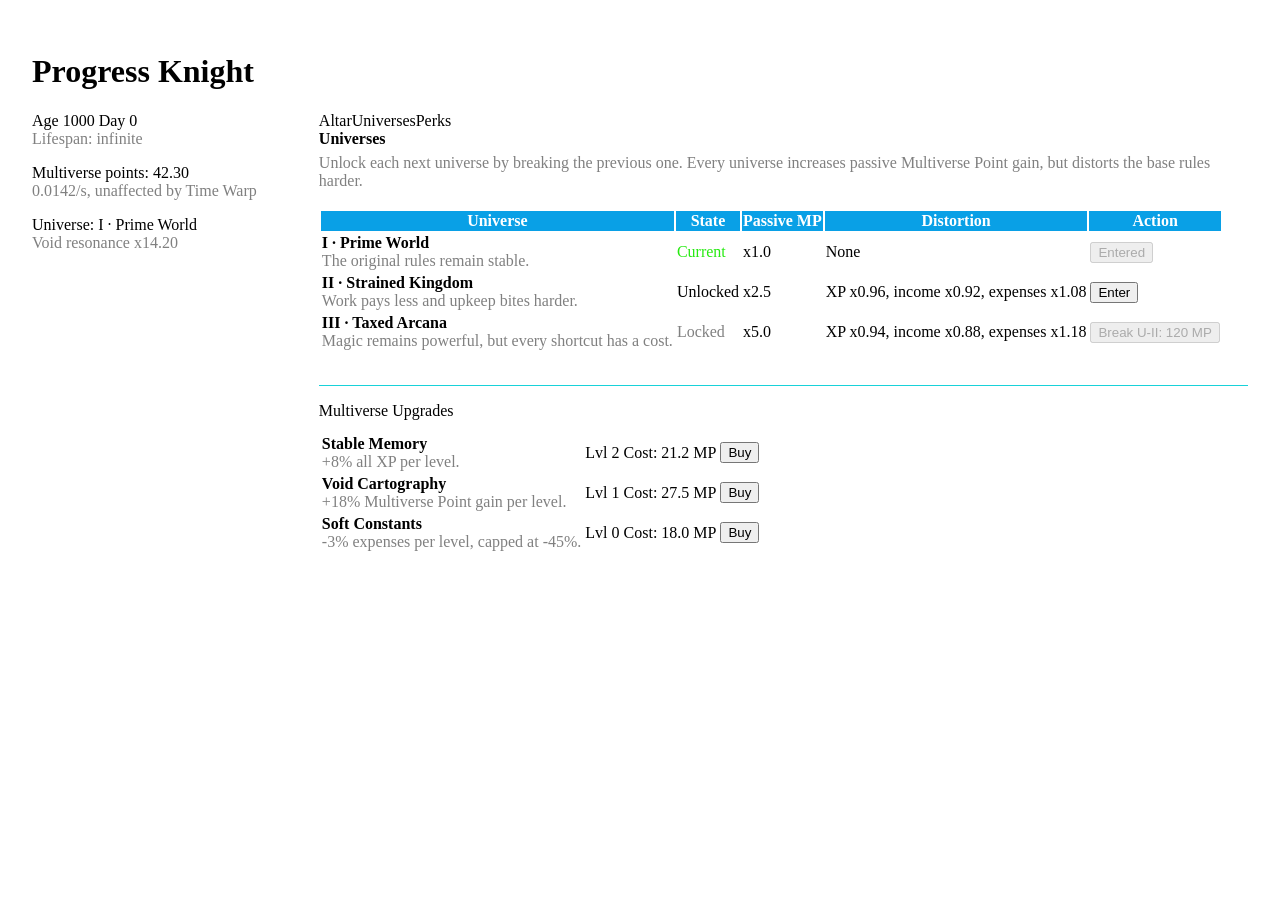
==== previews/multiverse-tab-preview.html @ fa7789eb "Add multiverse upgrade foundation" ====
<!doctype html>
<html lang="en">
<head>
    <meta charset="utf-8">
    <title>Multiverse tab preview</title>
    <link rel="stylesheet" href="../css/w3.css">
    <link rel="stylesheet" href="../css/style.css">
</head>
<body class="dark" style="padding: 24px;">
    <h1>Progress Knight</h1>
    <div style="display: flex; align-items: flex-start;">
        <div class="panel w3-margin-right w3-padding" style="width: 290px;">
            <div class="text-caption">Age 1000 Day 0</div>
            <div style="color: gray;">Lifespan: infinite</div>
            <div style="margin-top: 1em;">
                <div><span class="color-hypercubes">Multiverse points:</span> 42.30</div>
                <div style="color: gray;">0.0142/s, unaffected by Time Warp</div>
            </div>
            <div style="margin-top: 1em;">
                <div><span class="color-hypercubes">Universe:</span> I · Prime World</div>
                <div style="color: gray;">Void resonance x14.20</div>
            </div>
        </div>

        <div style="min-width: 920px;">
            <div class="panel w3-margin-left" style="display: flex;">
                <div class="w3-button w3-bar-item baritem">Altar</div>
                <div class="w3-button w3-bar-item baritem w3-blue-gray">Universes</div>
                <div class="w3-button w3-bar-item baritem">Perks</div>
            </div>

            <div class="panel w3-margin-left w3-margin-top w3-padding">
                <div class="text-caption"><span class="color-hypercubes"><b>Universes</b></span></div>
                <div style="color: gray; padding-top: 0.4em;">Unlock each next universe by breaking the previous one. Every universe increases passive Multiverse Point gain, but distorts the base rules harder.</div>

                <table class="w3-table w3-bordered" style="margin-top: 1.2em;">
                    <tr style="background-color:#09a0e6;color:white;">
                        <th>Universe</th>
                        <th>State</th>
                        <th>Passive MP</th>
                        <th>Distortion</th>
                        <th>Action</th>
                    </tr>
                    <tr>
                        <td><b>I · Prime World</b><br><span style="color: gray;">The original rules remain stable.</span></td>
                        <td><span style="color: rgb(39, 234, 17);">Current</span></td>
                        <td>x1.0</td>
                        <td>None</td>
                        <td><button class="w3-button button" disabled>Entered</button></td>
                    </tr>
                    <tr>
                        <td><b>II · Strained Kingdom</b><br><span style="color: gray;">Work pays less and upkeep bites harder.</span></td>
                        <td>Unlocked</td>
                        <td>x2.5</td>
                        <td>XP x0.96, income x0.92, expenses x1.08</td>
                        <td><button class="w3-button button">Enter</button></td>
                    </tr>
                    <tr>
                        <td><b>III · Taxed Arcana</b><br><span style="color: gray;">Magic remains powerful, but every shortcut has a cost.</span></td>
                        <td style="color: gray;">Locked</td>
                        <td>x5.0</td>
                        <td>XP x0.94, income x0.88, expenses x1.18</td>
                        <td><button class="w3-button button" disabled>Break U-II: 120 MP</button></td>
                    </tr>
                </table>

                <div style="border-bottom: 0.1em solid rgb(24, 210, 217); padding-top: 2em;"></div>

                <div style="padding-top:1em">
                    <div class="text-caption metaverse-title">Multiverse Upgrades</div>
                    <table class="w3-table w3-bordered" style="margin-top: 0.7em;">
                        <tr>
                            <td><b>Stable Memory</b><br><span style="color: gray;">+8% all XP per level.</span></td>
                            <td>Lvl 2</td>
                            <td>Cost: 21.2 MP</td>
                            <td><button class="w3-button button">Buy</button></td>
                        </tr>
                        <tr>
                            <td><b>Void Cartography</b><br><span style="color: gray;">+18% Multiverse Point gain per level.</span></td>
                            <td>Lvl 1</td>
                            <td>Cost: 27.5 MP</td>
                            <td><button class="w3-button button">Buy</button></td>
                        </tr>
                        <tr>
                            <td><b>Soft Constants</b><br><span style="color: gray;">-3% expenses per level, capped at -45%.</span></td>
                            <td>Lvl 0</td>
                            <td>Cost: 18.0 MP</td>
                            <td><button class="w3-button button">Buy</button></td>
                        </tr>
                    </table>
                </div>
            </div>
        </div>
    </div>
</body>
</html>
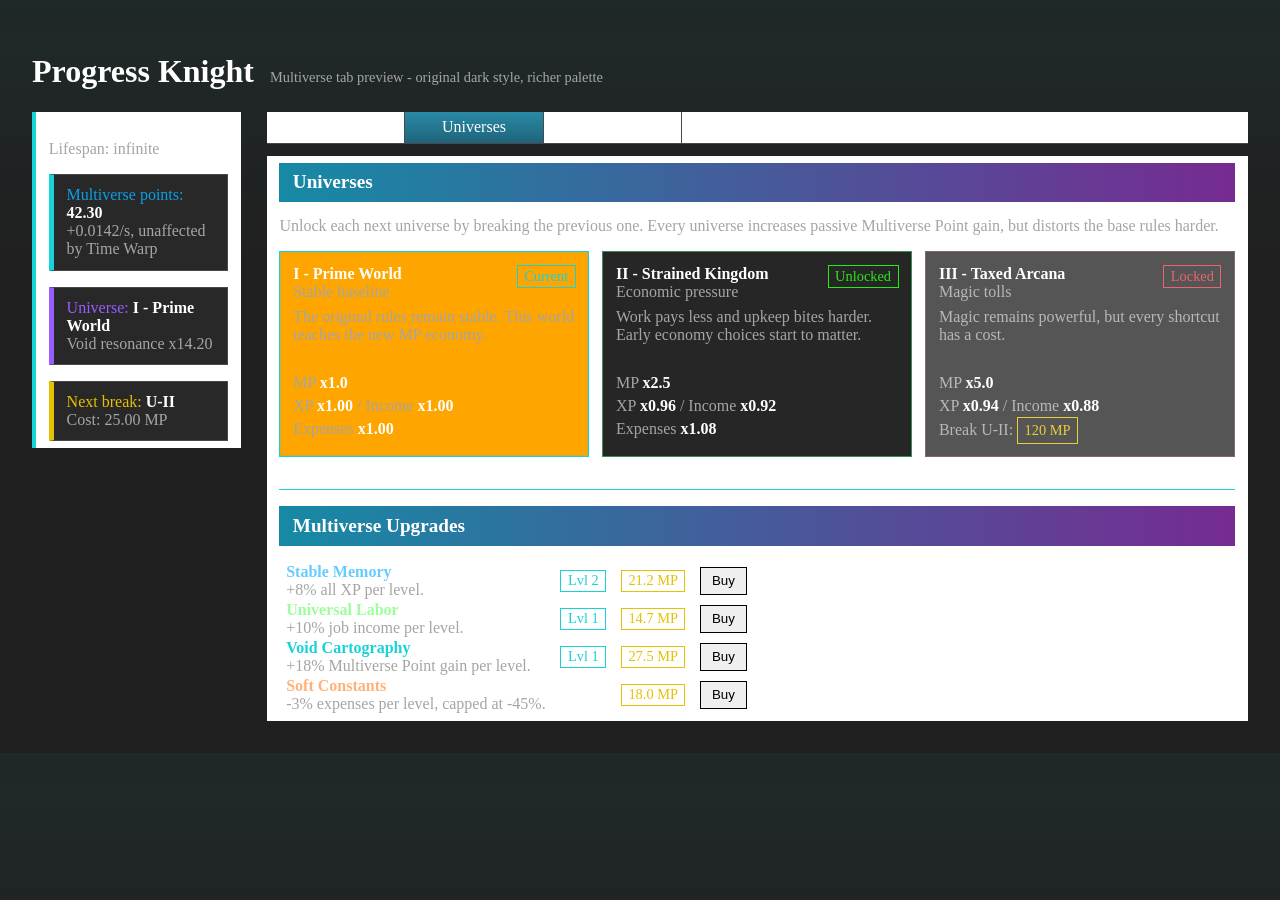
==== commit b7b55e5f: "Add live multiverse universes tab" ====
--- a/previews/multiverse-tab-preview.html
+++ b/previews/multiverse-tab-preview.html
@@ -4,87 +4,302 @@
     <meta charset="utf-8">
     <title>Multiverse tab preview</title>
     <link rel="stylesheet" href="../css/w3.css">
-    <link rel="stylesheet" href="../css/style.css">
+    <link rel="stylesheet" href="../css/styles.css">
+    <style>
+        :root {
+            --pk-bg: rgb(32, 32, 32);
+            --pk-panel: rgb(46, 46, 46);
+            --pk-panel-2: rgb(40, 40, 40);
+            --pk-border: rgb(73, 73, 73);
+            --pk-muted: rgb(165, 165, 165);
+            --mp: #18d2d9;
+            --void: #9b5cff;
+            --gold: #e5c100;
+            --good: rgb(39, 234, 17);
+            --bad: #e63946;
+            --soft-blue: #1f7895;
+            --soft-rose: #b85f78;
+            --soft-green: #3a8f55;
+        }
+
+        body.preview-body {
+            background:
+                linear-gradient(180deg, rgba(24, 210, 217, 0.05), transparent 260px),
+                var(--pk-bg);
+            color: white;
+            padding: 24px;
+        }
+
+        .preview-shell {
+            display: flex;
+            align-items: flex-start;
+            gap: 0.8em;
+        }
+
+        .preview-sidebar {
+            width: 300px;
+            border-left: 0.3em solid var(--mp);
+        }
+
+        .preview-main {
+            min-width: 960px;
+        }
+
+        .preview-title-row {
+            display: flex;
+            align-items: baseline;
+            gap: 1em;
+        }
+
+        .preview-subtitle {
+            color: var(--pk-muted);
+            font-size: 0.9em;
+        }
+
+        .stat-box {
+            margin-top: 1em;
+            padding: 0.7em 0.8em;
+            background: var(--pk-panel-2);
+            border: 1px solid var(--pk-border);
+        }
+
+        .stat-box.mp {
+            border-left: 0.35em solid var(--mp);
+        }
+
+        .stat-box.void {
+            border-left: 0.35em solid var(--void);
+        }
+
+        .stat-box.gold {
+            border-left: 0.35em solid var(--gold);
+        }
+
+        .tab-preview {
+            display: flex;
+            border-bottom: 1px solid var(--pk-border);
+        }
+
+        .tab-preview .baritem {
+            border-right: 1px solid var(--pk-border);
+        }
+
+        .tab-preview .active-tab {
+            background: linear-gradient(180deg, #2a8aa5, #1f637b) !important;
+            color: white !important;
+        }
+
+        .section-title {
+            background: linear-gradient(90deg, #168aa5, #762b91);
+            padding: 0.45em 0.7em;
+            color: white;
+            margin-bottom: 0.8em;
+        }
+
+        .universe-grid {
+            display: grid;
+            grid-template-columns: repeat(3, minmax(0, 1fr));
+            gap: 0.8em;
+            margin-top: 1em;
+        }
+
+        .universe-card {
+            background: rgb(38, 38, 38);
+            border: 1px solid var(--pk-border);
+            padding: 0.8em;
+            min-height: 168px;
+        }
+
+        .universe-card.current {
+            border-color: var(--mp);
+            box-shadow: inset 0 0 0 1px rgba(24, 210, 217, 0.2);
+        }
+
+        .universe-card.unlocked {
+            border-color: var(--soft-green);
+        }
+
+        .universe-card.locked {
+            border-color: #6b3a42;
+            opacity: 0.78;
+        }
+
+        .universe-header {
+            display: flex;
+            justify-content: space-between;
+            align-items: start;
+            gap: 0.6em;
+        }
+
+        .universe-name {
+            font-weight: bold;
+            color: white;
+        }
+
+        .universe-rule {
+            color: var(--pk-muted);
+            margin-top: 0.45em;
+            min-height: 3.2em;
+        }
+
+        .chip {
+            display: inline-block;
+            padding: 0.12em 0.45em;
+            border: 1px solid currentColor;
+            font-size: 0.9em;
+            white-space: nowrap;
+        }
+
+        .chip-current { color: var(--mp); }
+        .chip-unlocked { color: var(--good); }
+        .chip-locked { color: var(--bad); }
+        .chip-mp { color: var(--mp); }
+        .chip-gold { color: var(--gold); }
+
+        .distortion-list {
+            color: var(--pk-muted);
+            margin-top: 0.7em;
+            line-height: 1.45;
+        }
+
+        .distortion-list b {
+            color: white;
+        }
+
+        .upgrade-table {
+            margin-top: 0.7em;
+        }
+
+        .upgrade-table tr:nth-child(even) {
+            background: rgba(255, 255, 255, 0.025);
+        }
+
+        .upgrade-name.memory { color: #66ccff; }
+        .upgrade-name.labor { color: #9cff9c; }
+        .upgrade-name.echo { color: #d2b1ff; }
+        .upgrade-name.cartography { color: var(--mp); }
+        .upgrade-name.constants { color: #ffb178; }
+
+        .muted {
+            color: var(--pk-muted);
+        }
+    </style>
 </head>
-<body class="dark" style="padding: 24px;">
-    <h1>Progress Knight</h1>
-    <div style="display: flex; align-items: flex-start;">
-        <div class="panel w3-margin-right w3-padding" style="width: 290px;">
+<body class="dark preview-body">
+    <div class="preview-title-row">
+        <h1>Progress Knight</h1>
+        <div class="preview-subtitle">Multiverse tab preview - original dark style, richer palette</div>
+    </div>
+
+    <div class="preview-shell">
+        <div class="panel w3-padding preview-sidebar">
             <div class="text-caption">Age 1000 Day 0</div>
-            <div style="color: gray;">Lifespan: infinite</div>
-            <div style="margin-top: 1em;">
-                <div><span class="color-hypercubes">Multiverse points:</span> 42.30</div>
-                <div style="color: gray;">0.0142/s, unaffected by Time Warp</div>
-            </div>
-            <div style="margin-top: 1em;">
-                <div><span class="color-hypercubes">Universe:</span> I · Prime World</div>
-                <div style="color: gray;">Void resonance x14.20</div>
+            <div class="muted">Lifespan: infinite</div>
+
+            <div class="stat-box mp">
+                <div><span class="color-hypercubes">Multiverse points:</span> <b>42.30</b></div>
+                <div class="muted">+0.0142/s, unaffected by Time Warp</div>
+            </div>
+
+            <div class="stat-box void">
+                <div><span style="color: var(--void);">Universe:</span> <b>I - Prime World</b></div>
+                <div class="muted">Void resonance x14.20</div>
+            </div>
+
+            <div class="stat-box gold">
+                <div><span style="color: var(--gold);">Next break:</span> <b>U-II</b></div>
+                <div class="muted">Cost: 25.00 MP</div>
             </div>
         </div>
 
-        <div style="min-width: 920px;">
-            <div class="panel w3-margin-left" style="display: flex;">
+        <div class="preview-main">
+            <div class="panel w3-margin-left tab-preview">
                 <div class="w3-button w3-bar-item baritem">Altar</div>
-                <div class="w3-button w3-bar-item baritem w3-blue-gray">Universes</div>
+                <div class="w3-button w3-bar-item baritem active-tab">Universes</div>
                 <div class="w3-button w3-bar-item baritem">Perks</div>
             </div>
 
             <div class="panel w3-margin-left w3-margin-top w3-padding">
-                <div class="text-caption"><span class="color-hypercubes"><b>Universes</b></span></div>
-                <div style="color: gray; padding-top: 0.4em;">Unlock each next universe by breaking the previous one. Every universe increases passive Multiverse Point gain, but distorts the base rules harder.</div>
-
-                <table class="w3-table w3-bordered" style="margin-top: 1.2em;">
-                    <tr style="background-color:#09a0e6;color:white;">
-                        <th>Universe</th>
-                        <th>State</th>
-                        <th>Passive MP</th>
-                        <th>Distortion</th>
-                        <th>Action</th>
-                    </tr>
-                    <tr>
-                        <td><b>I · Prime World</b><br><span style="color: gray;">The original rules remain stable.</span></td>
-                        <td><span style="color: rgb(39, 234, 17);">Current</span></td>
-                        <td>x1.0</td>
-                        <td>None</td>
-                        <td><button class="w3-button button" disabled>Entered</button></td>
-                    </tr>
-                    <tr>
-                        <td><b>II · Strained Kingdom</b><br><span style="color: gray;">Work pays less and upkeep bites harder.</span></td>
-                        <td>Unlocked</td>
-                        <td>x2.5</td>
-                        <td>XP x0.96, income x0.92, expenses x1.08</td>
-                        <td><button class="w3-button button">Enter</button></td>
-                    </tr>
-                    <tr>
-                        <td><b>III · Taxed Arcana</b><br><span style="color: gray;">Magic remains powerful, but every shortcut has a cost.</span></td>
-                        <td style="color: gray;">Locked</td>
-                        <td>x5.0</td>
-                        <td>XP x0.94, income x0.88, expenses x1.18</td>
-                        <td><button class="w3-button button" disabled>Break U-II: 120 MP</button></td>
-                    </tr>
-                </table>
+                <div class="section-title text-caption"><b>Universes</b></div>
+                <div class="muted">Unlock each next universe by breaking the previous one. Every universe increases passive Multiverse Point gain, but distorts the base rules harder.</div>
+
+                <div class="universe-grid">
+                    <div class="universe-card current">
+                        <div class="universe-header">
+                            <div>
+                                <div class="universe-name">I - Prime World</div>
+                                <div class="muted">Stable baseline</div>
+                            </div>
+                            <span class="chip chip-current">Current</span>
+                        </div>
+                        <div class="universe-rule">The original rules remain stable. This world teaches the new MP economy.</div>
+                        <div class="distortion-list">
+                            MP <b>x1.0</b><br>
+                            XP <b>x1.00</b> / Income <b>x1.00</b><br>
+                            Expenses <b>x1.00</b>
+                        </div>
+                    </div>
+
+                    <div class="universe-card unlocked">
+                        <div class="universe-header">
+                            <div>
+                                <div class="universe-name">II - Strained Kingdom</div>
+                                <div class="muted">Economic pressure</div>
+                            </div>
+                            <span class="chip chip-unlocked">Unlocked</span>
+                        </div>
+                        <div class="universe-rule">Work pays less and upkeep bites harder. Early economy choices start to matter.</div>
+                        <div class="distortion-list">
+                            MP <b>x2.5</b><br>
+                            XP <b>x0.96</b> / Income <b>x0.92</b><br>
+                            Expenses <b>x1.08</b>
+                        </div>
+                    </div>
+
+                    <div class="universe-card locked">
+                        <div class="universe-header">
+                            <div>
+                                <div class="universe-name">III - Taxed Arcana</div>
+                                <div class="muted">Magic tolls</div>
+                            </div>
+                            <span class="chip chip-locked">Locked</span>
+                        </div>
+                        <div class="universe-rule">Magic remains powerful, but every shortcut has a cost.</div>
+                        <div class="distortion-list">
+                            MP <b>x5.0</b><br>
+                            XP <b>x0.94</b> / Income <b>x0.88</b><br>
+                            Break U-II: <span class="chip chip-gold">120 MP</span>
+                        </div>
+                    </div>
+                </div>
 
                 <div style="border-bottom: 0.1em solid rgb(24, 210, 217); padding-top: 2em;"></div>
 
                 <div style="padding-top:1em">
-                    <div class="text-caption metaverse-title">Multiverse Upgrades</div>
-                    <table class="w3-table w3-bordered" style="margin-top: 0.7em;">
+                    <div class="section-title text-caption"><b>Multiverse Upgrades</b></div>
+                    <table class="w3-table w3-bordered upgrade-table">
                         <tr>
-                            <td><b>Stable Memory</b><br><span style="color: gray;">+8% all XP per level.</span></td>
-                            <td>Lvl 2</td>
-                            <td>Cost: 21.2 MP</td>
+                            <td><b class="upgrade-name memory">Stable Memory</b><br><span class="muted">+8% all XP per level.</span></td>
+                            <td><span class="chip chip-current">Lvl 2</span></td>
+                            <td><span class="chip chip-gold">21.2 MP</span></td>
                             <td><button class="w3-button button">Buy</button></td>
                         </tr>
                         <tr>
-                            <td><b>Void Cartography</b><br><span style="color: gray;">+18% Multiverse Point gain per level.</span></td>
-                            <td>Lvl 1</td>
-                            <td>Cost: 27.5 MP</td>
+                            <td><b class="upgrade-name labor">Universal Labor</b><br><span class="muted">+10% job income per level.</span></td>
+                            <td><span class="chip chip-current">Lvl 1</span></td>
+                            <td><span class="chip chip-gold">14.7 MP</span></td>
                             <td><button class="w3-button button">Buy</button></td>
                         </tr>
                         <tr>
-                            <td><b>Soft Constants</b><br><span style="color: gray;">-3% expenses per level, capped at -45%.</span></td>
-                            <td>Lvl 0</td>
-                            <td>Cost: 18.0 MP</td>
+                            <td><b class="upgrade-name cartography">Void Cartography</b><br><span class="muted">+18% Multiverse Point gain per level.</span></td>
+                            <td><span class="chip chip-current">Lvl 1</span></td>
+                            <td><span class="chip chip-gold">27.5 MP</span></td>
+                            <td><button class="w3-button button">Buy</button></td>
+                        </tr>
+                        <tr>
+                            <td><b class="upgrade-name constants">Soft Constants</b><br><span class="muted">-3% expenses per level, capped at -45%.</span></td>
+                            <td><span class="chip">Lvl 0</span></td>
+                            <td><span class="chip chip-gold">18.0 MP</span></td>
                             <td><button class="w3-button button">Buy</button></td>
                         </tr>
                     </table>
--- a/css/styles.css
+++ b/css/styles.css
@@ -0,0 +1,669 @@
+/* w3 overrides */
+
+.w3-button, .w3-bar-item {
+    padding: 0.4em 0.8em;
+}
+
+.w3-margin {
+    margin: 0.8em !important
+}
+
+.w3-margin-top {
+    margin-top: 0.8em !important
+}
+
+.w3-margin-bottom {
+    margin-bottom: 0.8em !important
+}
+
+.w3-margin-left {
+    margin-left: 0.8em !important
+}
+
+.w3-margin-right {
+    margin-right: 0.8em !important
+}
+
+.w3-bordered tr {
+    border-bottom: 0.05em solid #ddd
+}
+
+.w3-striped tbody tr:nth-child(even) {
+    background-color: #f1f1f1
+}
+
+.w3-bordered th {
+    height: 2em;
+    padding: 0.4em 1em 0 1em;
+}
+
+.w3-bordered td {
+    height: 2em;
+    padding: 0 0 0 0;
+    padding-left: 0.8em;
+}
+
+.w3-table td:first-child, .w3-table th:first-child {
+    padding-left: 0.3em;
+}
+
+.w3-padding {
+    padding: 0.4em 0.8em !important;
+}
+
+
+/*main*/
+
+body {
+    background-color: rgb(243, 243, 243);
+}
+
+.text-caption {
+    font-size: larger
+}
+
+table {
+    white-space: normal;
+    line-height: normal;
+    font-weight: normal;
+    font-style: normal;
+    text-align: start;
+    font-variant: normal;
+}
+
+td {
+    vertical-align: middle !important;
+}
+
+.legendary {
+    color: rgb(245, 119, 13);
+}
+
+.effect {
+    margin-bottom: 0.8rem;
+}
+
+.current {
+    background-color: orange !important;    
+}
+
+.current-hero {
+    background-color: rgb(39, 234, 17) !important;
+}
+
+.progress-text {
+    position: absolute;
+    top: 5%;
+    left: 0.5em;
+    bottom: 0%;
+    color: white
+}
+
+.progress-bar {
+    margin-top: 0.05em;
+    position: relative;
+    background-color: rgb(12, 101, 173);    
+    width: 100%;
+}
+
+.progress-fill {
+    height: 1.6em;
+    background-color: rgb(46, 148, 231);
+}
+
+.progress-bar-hero {
+    margin-top: 0.05em;
+    position: relative;
+    background-color: rgb(108, 59, 59);
+    width: 100%;
+}
+
+.progress-fill-hero {
+    height: 1.6em;
+    background-color: rgb(165, 60, 21);
+}
+
+.progress-bar-finished {
+    margin-top: 0.05em;
+    position: relative;
+    background-color: rgb(165, 60, 21);    
+    width: 100%;
+}
+
+.progress-fill-finished {
+    height: 1.6em;
+    background-color: rgb(212, 80, 30);
+}
+
+.hidden {
+    display: none !important;
+}
+
+.hiddenTask {
+    display: none !important;
+}
+
+.button {
+    border: 0.1em groove black !important;
+}
+
+.button-no-button {
+    color: white !important;
+    border: 0 !important;
+    width: 100%;
+    text-align: left;
+}
+
+.button-no-button:hover {
+    cursor: pointer; 
+}
+
+.item-button {
+    background-color: white;
+    text-align: center;
+    width: 93%;
+    height: 1.8em;
+    padding: 0;
+}
+
+.item-button:hover {
+    cursor: pointer;
+    background-color: rgb(192, 192, 192);
+}
+
+.item-header-row:hover {
+    cursor: pointer;    
+}
+
+button:focus {
+    outline: none;
+}
+
+.scroll {
+    overflow-y: auto;    
+}
+
+.tooltip, .tooltip-pointer {
+    position: relative;
+    display: inline-block;
+}
+
+.challenge-title {
+    color: red;
+    border-bottom: 0.1em solid red;
+    padding-bottom: 0.4em;
+    margin-bottom: 0.4em;
+}
+
+.challenge {
+    border: 0.1em solid red;
+}
+
+.game-paused {
+    border: 0.1em solid blue;
+}
+
+.dark-matter-title {
+    color:gold;
+    border-bottom: 0.1em solid goldenrod;
+    padding-bottom: 0.4em;
+    margin-bottom: 0.4em;
+}
+
+.metaverse-title {
+    color: rgb(24, 210, 217);
+    border-bottom: 0.1em solid rgb(24, 210, 217);
+    padding-bottom: 0.4em;
+    margin-bottom: 0.4em;
+}
+  
+.tooltip .tooltipText {
+    visibility: hidden;
+    width: 25em;
+    background-color: black;
+    color: #fff;
+    text-align: center;
+    padding: 0.5em 0.5em;
+
+    border-style: solid;
+    border-width: 3px;
+    border-color: rgb(92, 92, 247);
+    border-radius: 6px;
+
+    /* Position the tooltip */
+    position: absolute;
+    z-index: 1;
+    top: 0;
+    left: 102%;
+    width: 32em;
+
+    opacity: 0;
+    transition: opacity 0.5s;
+}
+
+.tooltip:hover .tooltipText {
+    visibility: visible;
+    opacity: 0.8;
+}
+
+.tooltip-pointer .tooltipText-pointer {
+    visibility: hidden;
+    width: 20em;
+    background-color: black;
+    color: #fff;
+    text-align: center;
+    border-radius: 0.5em;
+    padding: 0.5em 0.5em;
+    /* Position the tooltip */
+    position: absolute;
+    z-index: 1;
+    top: 0;
+    left: 5%;       
+    opacity: 0;
+    transition: opacity 0.5s;
+}
+
+.tooltip-pointer:hover .tooltipText-pointer {
+    visibility: visible;
+    opacity: 0.8;
+}
+
+.sidebar-element {
+    margin-bottom: 0.8em;
+}
+
+.slidecontainer {
+    width: 100%;
+}
+
+.inline {
+    display: inline-block;
+}
+
+.panel {
+    background-color: white;
+}
+
+.small-margin  {
+    margin-bottom: 0.1em;
+}
+
+.heading {
+  position: relative;
+}
+
+.header img {
+  position: static;
+  float: left;
+  width: 36px;
+  height: 36px;
+}
+
+.header h1 {
+  position: static;
+  top: 2px;
+  left: 10px;
+}
+
+.row {
+    display: flex;
+    align-items: flex-start;
+}
+
+.column {
+    display: flex;
+    flex-direction: column;
+    overflow-x: hidden;
+    overflow-y: hidden;
+    width: 100%;
+}
+
+.quick-bar {
+    top: 0;
+}
+
+.tabs-tab-column {
+    height: auto;
+}
+
+.tabs-main-column {
+    height: auto;
+    float: right;
+    margin-bottom: 4em;
+}
+
+.plain-tab-column {
+    height: auto;
+}
+
+.plain-main-column {
+    height: auto;
+    float: right;
+    margin-bottom: 4em;
+}
+
+.page-column {
+    height: auto;
+}
+
+.settings-main-column {
+    height: auto;
+    float: right;
+    margin-bottom: 4em;
+}
+
+.baritem {
+    width: 7em;
+    height: auto;
+    text-align: center;
+}
+
+.outer-circle {
+    width: 1.7em;
+    height: 1.7em;
+    border-radius: 50%;
+    border: solid 0.12em #ccc;    
+}
+
+.center-g-inside {
+    display: grid;
+    place-items: center;    
+}
+
+
+.inner-circle {    
+    width: 80%;
+    height: 80%;
+    border-radius: 50%;
+}
+
+.selected {
+    color: rgb(39, 234, 17)!important 
+}
+
+.reward {
+    color: rgb(64, 237, 23);
+    padding-bottom: 0.5em;
+}
+
+.perk {    
+    border-style: solid;
+    border-width: 0.1em;
+    box-sizing: border-box;
+    color: #FFFFFF;
+    cursor: pointer;
+    display: inline-block;
+    font-size: larger;
+    height: 4em;
+    line-height: 1.5em;
+    list-style: none;
+    margin: 0;
+    outline: none;
+    padding: 0.5em 0.5em;
+    position: relative;
+    text-align: center;
+    text-decoration: none;
+    transition: color 100ms;
+    vertical-align: baseline;
+    user-select: none;
+    -webkit-user-select: none;
+    touch-action: manipulation;
+    margin: 0.6em 0.7em 0.6em 0.7em;    
+}
+
+.metaperk{
+    background-color: #EA4C89;
+}
+
+.evilperk{
+    background-color: rgb(220, 80, 80);
+    height: 6em;
+    width: 100%;
+}
+.evilperk:hover{
+    background-color: rgb(240, 0, 0);
+}
+
+.evilperkbought{
+    background-color: rgb(100, 0, 0);
+}
+
+.evilperkbought:hover{
+    background-color: rgb(100, 0, 0);
+}
+
+.evilperkoff{
+    background-color: rgb(128, 128, 128);
+}
+
+.evilperkoff:hover{
+    background-color: rgb(128, 128, 128);
+}
+
+.metaperk:hover {
+    background-color: #F082AC;
+}
+
+
+.perk-grid {
+    display: grid;
+}
+
+@media (min-width: 600px) {
+  .perk-grid { grid-template-columns: repeat(2, 27em); }
+}
+
+.active-perk {
+    background-color: green;
+}
+
+.active-perk:hover {
+    background-color: #02bb11;
+}
+
+.perk-tool {
+    background-color: #066182;
+    height: 2.5em;
+}
+
+.perk-tool:hover {
+    background-color: #0691c3;
+}
+
+.perk-locked, .perk-locked:hover{
+    background-color: #3e3e3e;
+}
+
+.color-happiness {
+    color: rgb(15, 105, 207);
+}
+.color-evil {
+    color: rgb(240, 0, 0);
+}
+.color-essence {
+    color: rgb(24, 210, 217);
+}
+.color-dark-matter {
+    color: rgb(132, 99, 206);
+}
+.color-dark-orbs {
+    color: rgb(143, 114, 207);
+}
+.color-time-warping {
+    color: rgb(204, 34, 219);
+}
+.color-hypercubes {
+    color: rgb(9, 160, 230);
+}
+.color-perk-points {
+    color: rgb(217, 24, 119);
+}
+.color-income {
+    color: lightgreen;
+}
+
+.perk-boost {
+    margin: 0;
+    padding: 0.2em 0.5em 1em 0.5em;
+    height: 2em;
+}
+
+.perk-boost-cooldown, .perk-boost-cooldown:hover {
+    background-color: #066182;
+}
+
+.perk-boost-active, .perk-boost-active:hover {
+    background-color: #02bb11;
+}
+
+.button-transcend {
+    background-color: #b8f4cb !important;
+}
+
+.button-transcend:hover {
+    background-color: #cef5da !important;   
+}
+
+.button-evil {
+    background-color: #f0b5b5 !important;
+}
+
+.button-evil:hover {
+    background-color: #f2caca !important;
+}
+
+.rowtitle {
+    padding: 0.3em 1em 0em 1em !important;
+}
+
+.congrats {
+    margin-top: 1em;
+    padding: 1em 1em 1em 1em !important;
+    font-size: 320%;
+    color: #d30202;
+    text-align: center;
+    border: 0.01em solid red;
+    border-radius: 0.5em;
+    animation: currency-rainbow 40s infinite;
+}
+
+.page {
+    max-width: 800px;
+}
+
+/* Reality Break multiverse layer. Keeps the original dark UI base with richer accents. */
+.rb-section-title {
+    background: linear-gradient(90deg, #168aa5, #762b91);
+    color: white;
+    padding: 0.45em 0.7em;
+    margin-bottom: 0.8em;
+}
+
+.rb-multiverse-summary {
+    display: grid;
+    grid-template-columns: repeat(4, minmax(0, 1fr));
+    gap: 0.8em;
+    margin-top: 1em;
+}
+
+.rb-stat-box {
+    background-color: rgb(40, 40, 40);
+    border: 1px solid rgb(73, 73, 73);
+    padding: 0.7em 0.8em;
+}
+
+.rb-stat-box.mp { border-left: 0.35em solid #18d2d9; }
+.rb-stat-box.void { border-left: 0.35em solid #9b5cff; }
+.rb-stat-box.gold { border-left: 0.35em solid #e5c100; }
+.rb-stat-box.red { border-left: 0.35em solid #e63946; }
+
+.rb-universe-grid {
+    display: grid;
+    grid-template-columns: repeat(3, minmax(0, 1fr));
+    gap: 0.8em;
+    margin-top: 1em;
+}
+
+.rb-universe-card {
+    background-color: rgb(38, 38, 38);
+    border: 1px solid rgb(73, 73, 73);
+    padding: 0.8em;
+    min-height: 11.5em;
+}
+
+.rb-universe-card.current {
+    border-color: #18d2d9;
+    box-shadow: inset 0 0 0 1px rgba(24, 210, 217, 0.2);
+}
+
+.rb-universe-card.unlocked {
+    border-color: #3a8f55;
+}
+
+.rb-universe-card.locked {
+    border-color: #6b3a42;
+    opacity: 0.78;
+}
+
+.rb-universe-header {
+    display: flex;
+    justify-content: space-between;
+    align-items: flex-start;
+    gap: 0.6em;
+}
+
+.rb-universe-name {
+    font-weight: bold;
+    color: white;
+}
+
+.rb-universe-rule {
+    color: rgb(165, 165, 165);
+    margin-top: 0.45em;
+    min-height: 3.2em;
+}
+
+.rb-chip {
+    display: inline-block;
+    padding: 0.12em 0.45em;
+    border: 1px solid currentColor;
+    font-size: 0.9em;
+    white-space: nowrap;
+}
+
+.rb-current { color: #18d2d9; }
+.rb-unlocked { color: rgb(39, 234, 17); }
+.rb-locked { color: #e63946; }
+.rb-gold { color: #e5c100; }
+.rb-void { color: #9b5cff; }
+
+.rb-distortion-list {
+    color: rgb(165, 165, 165);
+    margin-top: 0.7em;
+    line-height: 1.45;
+}
+
+.rb-distortion-list b {
+    color: white;
+}
+
+.rb-upgrade-table {
+    margin-top: 0.7em;
+}
+
+.rb-upgrade-table tr:nth-child(even) {
+    background: rgba(255, 255, 255, 0.025);
+}
+
+.rb-upgrade-memory { color: #66ccff; }
+.rb-upgrade-labor { color: #9cff9c; }
+.rb-upgrade-echo { color: #d2b1ff; }
+.rb-upgrade-cartography { color: #18d2d9; }
+.rb-upgrade-constants { color: #ffb178; }
+
+.rb-observer-stub {
+    margin-top: 1em;
+    padding: 0.8em;
+    border: 1px solid #9b5cff;
+    background-color: rgb(40, 40, 40);
+}
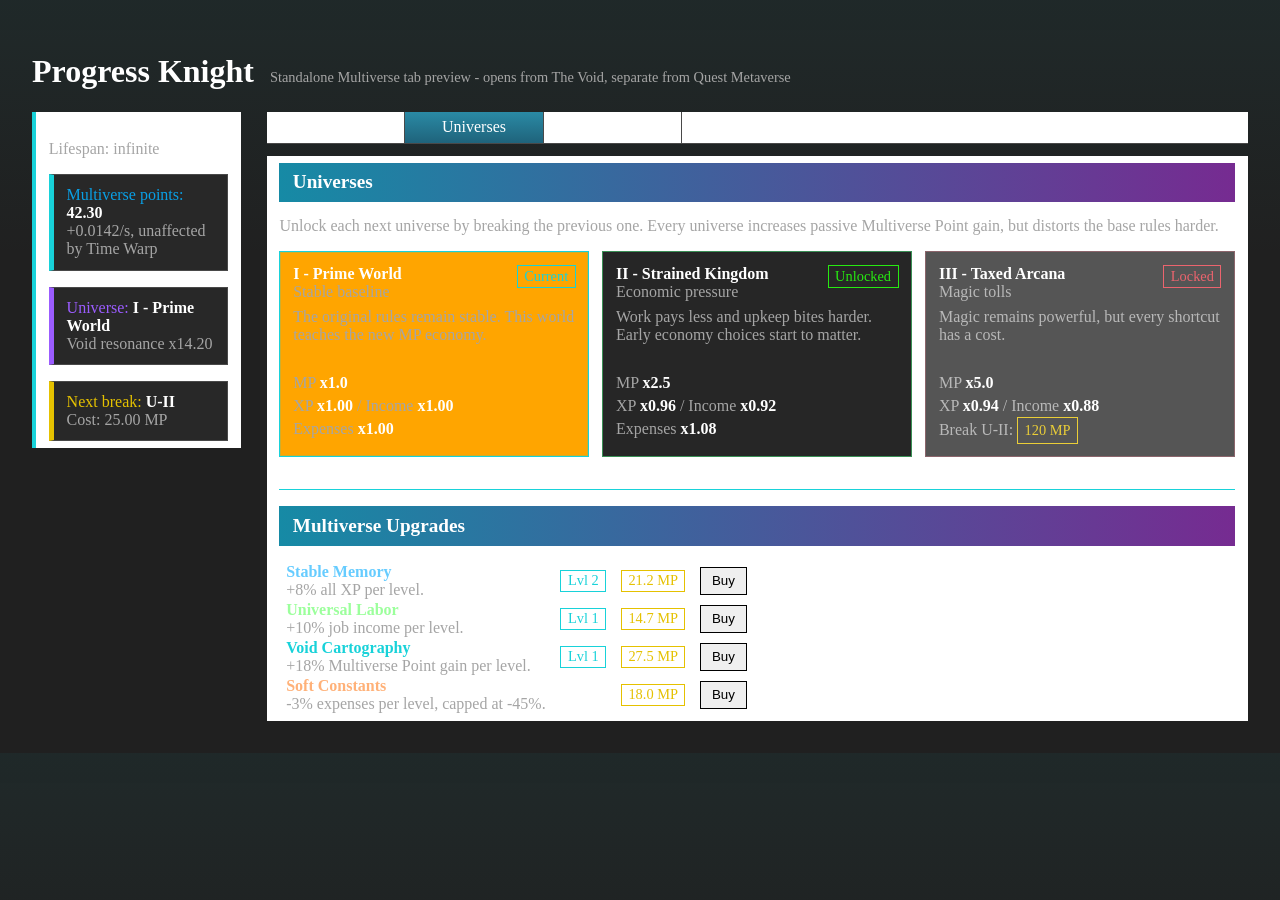
==== commit 9d6d87be: "Separate Void multiverse from Quest metaverse" ====
--- a/previews/multiverse-tab-preview.html
+++ b/previews/multiverse-tab-preview.html
@@ -188,7 +188,7 @@
 <body class="dark preview-body">
     <div class="preview-title-row">
         <h1>Progress Knight</h1>
-        <div class="preview-subtitle">Multiverse tab preview - original dark style, richer palette</div>
+        <div class="preview-subtitle">Standalone Multiverse tab preview - opens from The Void, separate from Quest Metaverse</div>
     </div>
 
     <div class="preview-shell">
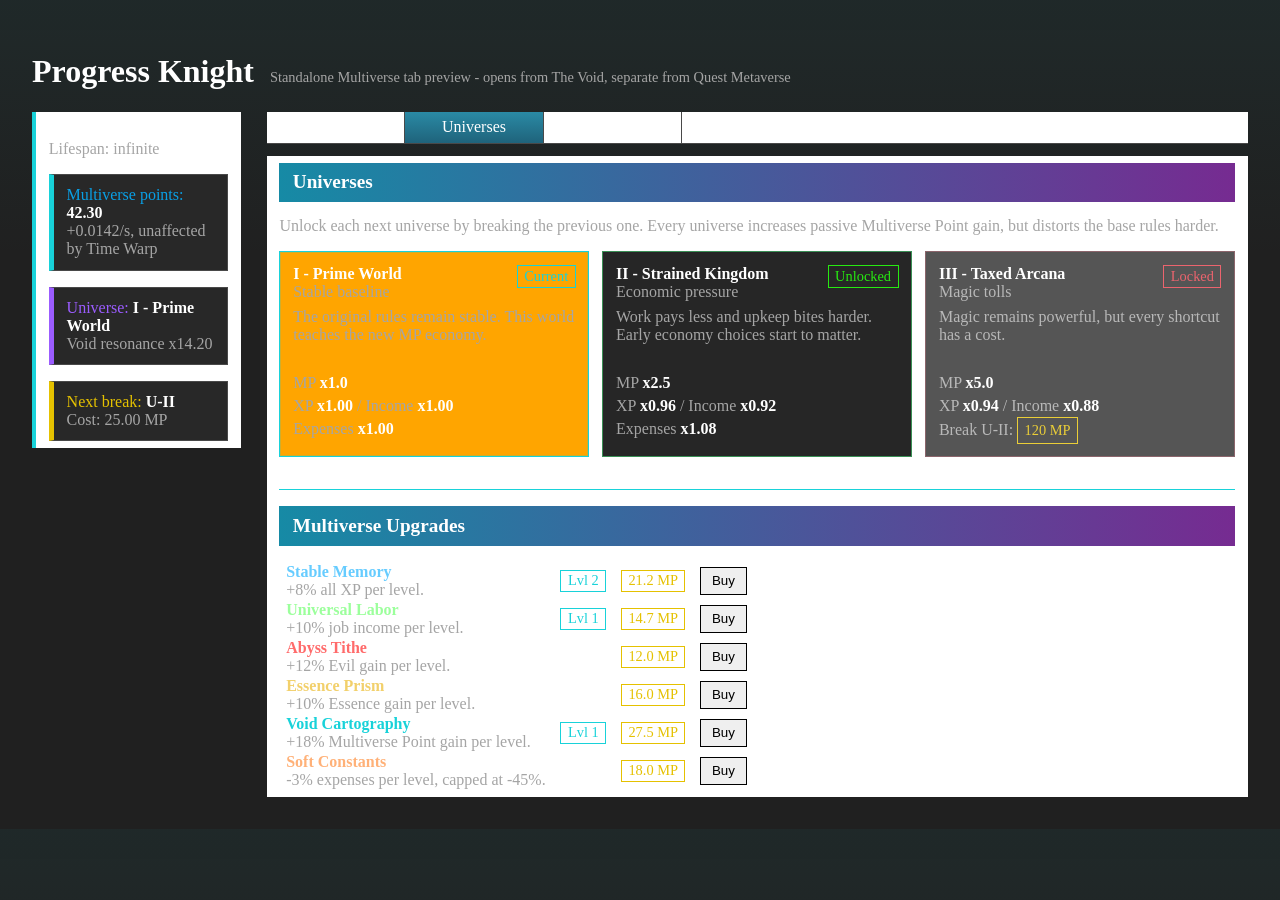
==== commit fa6c8a36: "Add multiverse evil and essence skills" ====
--- a/previews/multiverse-tab-preview.html
+++ b/previews/multiverse-tab-preview.html
@@ -177,6 +177,8 @@
         .upgrade-name.memory { color: #66ccff; }
         .upgrade-name.labor { color: #9cff9c; }
         .upgrade-name.echo { color: #d2b1ff; }
+        .upgrade-name.abyss { color: #ff6b6b; }
+        .upgrade-name.prism { color: #f2d06b; }
         .upgrade-name.cartography { color: var(--mp); }
         .upgrade-name.constants { color: #ffb178; }
 
@@ -291,6 +293,18 @@
                             <td><button class="w3-button button">Buy</button></td>
                         </tr>
                         <tr>
+                            <td><b class="upgrade-name abyss">Abyss Tithe</b><br><span class="muted">+12% Evil gain per level.</span></td>
+                            <td><span class="chip">Lvl 0</span></td>
+                            <td><span class="chip chip-gold">12.0 MP</span></td>
+                            <td><button class="w3-button button">Buy</button></td>
+                        </tr>
+                        <tr>
+                            <td><b class="upgrade-name prism">Essence Prism</b><br><span class="muted">+10% Essence gain per level.</span></td>
+                            <td><span class="chip">Lvl 0</span></td>
+                            <td><span class="chip chip-gold">16.0 MP</span></td>
+                            <td><button class="w3-button button">Buy</button></td>
+                        </tr>
+                        <tr>
                             <td><b class="upgrade-name cartography">Void Cartography</b><br><span class="muted">+18% Multiverse Point gain per level.</span></td>
                             <td><span class="chip chip-current">Lvl 1</span></td>
                             <td><span class="chip chip-gold">27.5 MP</span></td>
--- a/css/styles.css
+++ b/css/styles.css
@@ -658,6 +658,8 @@
 .rb-upgrade-memory { color: #66ccff; }
 .rb-upgrade-labor { color: #9cff9c; }
 .rb-upgrade-echo { color: #d2b1ff; }
+.rb-upgrade-abyss { color: #ff6b6b; }
+.rb-upgrade-prism { color: #f2d06b; }
 .rb-upgrade-cartography { color: #18d2d9; }
 .rb-upgrade-constants { color: #ffb178; }
 
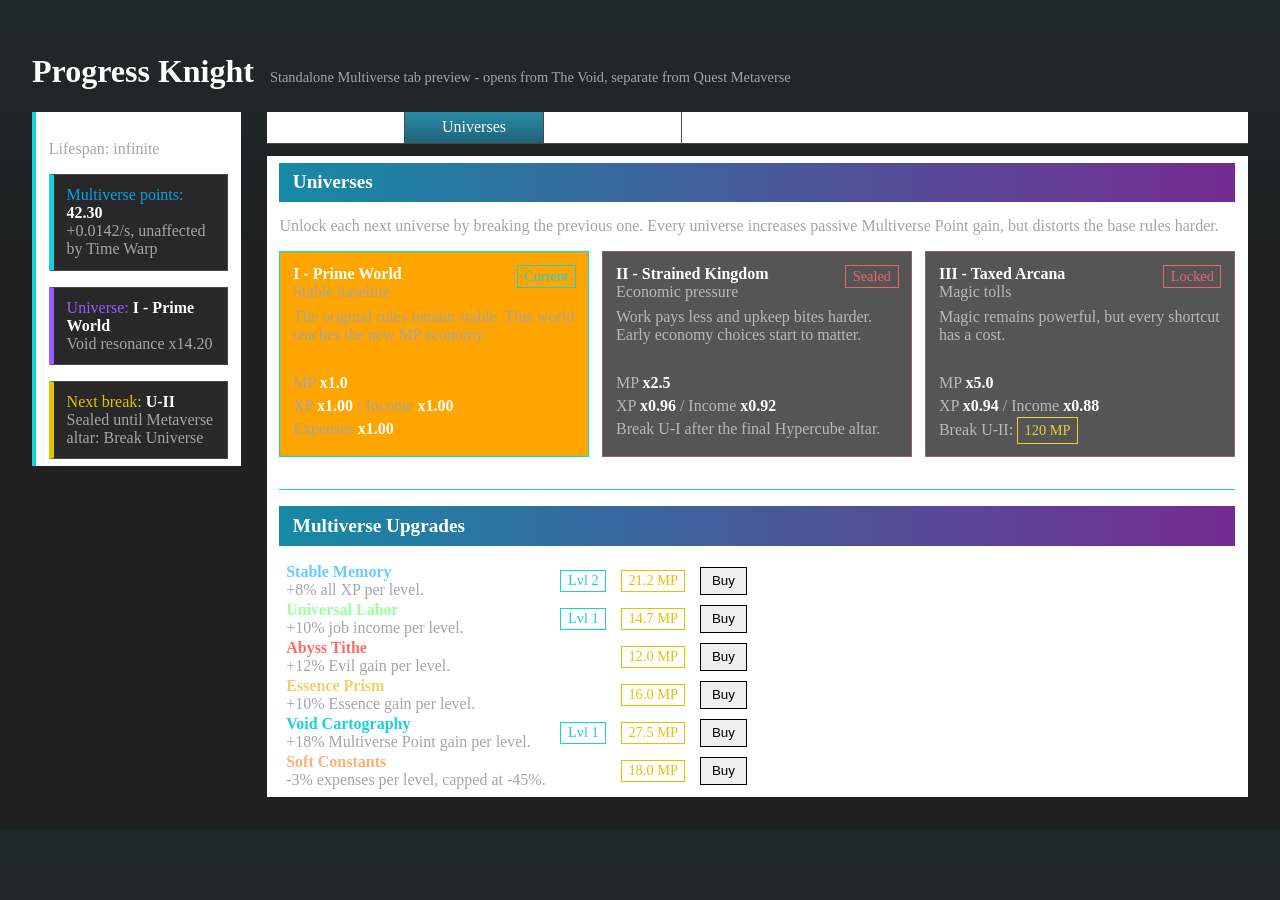
==== commit 1cdf7326: "Gate universe breaks behind Metaverse altar" ====
--- a/previews/multiverse-tab-preview.html
+++ b/previews/multiverse-tab-preview.html
@@ -210,7 +210,7 @@
 
             <div class="stat-box gold">
                 <div><span style="color: var(--gold);">Next break:</span> <b>U-II</b></div>
-                <div class="muted">Cost: 25.00 MP</div>
+                <div class="muted">Sealed until Metaverse altar: Break Universe</div>
             </div>
         </div>
 
@@ -242,19 +242,19 @@
                         </div>
                     </div>
 
-                    <div class="universe-card unlocked">
+                    <div class="universe-card locked">
                         <div class="universe-header">
                             <div>
                                 <div class="universe-name">II - Strained Kingdom</div>
                                 <div class="muted">Economic pressure</div>
                             </div>
-                            <span class="chip chip-unlocked">Unlocked</span>
+                            <span class="chip chip-locked">Sealed</span>
                         </div>
                         <div class="universe-rule">Work pays less and upkeep bites harder. Early economy choices start to matter.</div>
                         <div class="distortion-list">
                             MP <b>x2.5</b><br>
                             XP <b>x0.96</b> / Income <b>x0.92</b><br>
-                            Expenses <b>x1.08</b>
+                            Break U-I after the final Hypercube altar.
                         </div>
                     </div>
 
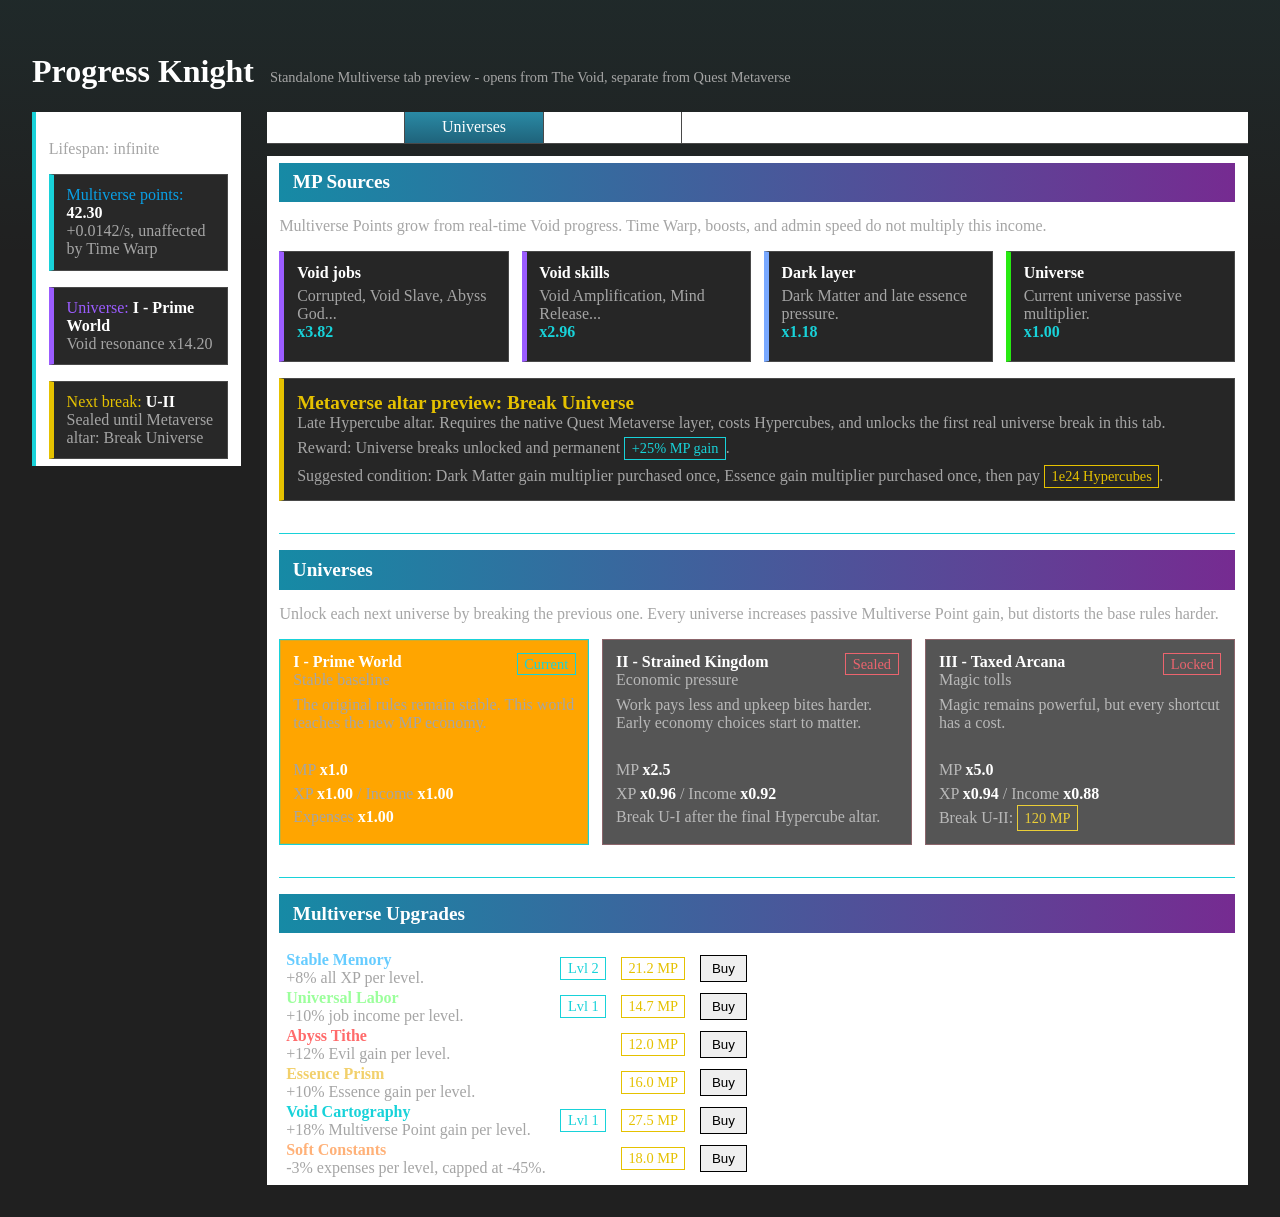
==== commit 472336ac: "Add multiverse MP sources and break reward" ====
--- a/previews/multiverse-tab-preview.html
+++ b/previews/multiverse-tab-preview.html
@@ -103,6 +103,45 @@
             margin-top: 1em;
         }
 
+        .source-grid {
+            display: grid;
+            grid-template-columns: repeat(4, minmax(0, 1fr));
+            gap: 0.8em;
+            margin-top: 1em;
+        }
+
+        .source-box {
+            background: rgb(38, 38, 38);
+            border: 1px solid var(--pk-border);
+            border-left: 0.35em solid var(--mp);
+            padding: 0.7em 0.8em;
+            min-height: 86px;
+        }
+
+        .source-box.void { border-left-color: var(--void); }
+        .source-box.dark { border-left-color: #78a8ff; }
+        .source-box.hyper { border-left-color: var(--gold); }
+        .source-box.universe { border-left-color: var(--good); }
+
+        .source-title {
+            color: white;
+            font-weight: bold;
+            margin-bottom: 0.35em;
+        }
+
+        .source-value {
+            color: var(--mp);
+            font-weight: bold;
+        }
+
+        .altar-preview {
+            margin-top: 1em;
+            background: rgb(38, 38, 38);
+            border: 1px solid var(--pk-border);
+            border-left: 0.35em solid var(--gold);
+            padding: 0.8em;
+        }
+
         .universe-card {
             background: rgb(38, 38, 38);
             border: 1px solid var(--pk-border);
@@ -222,6 +261,41 @@
             </div>
 
             <div class="panel w3-margin-left w3-margin-top w3-padding">
+                <div class="section-title text-caption"><b>MP Sources</b></div>
+                <div class="muted">Multiverse Points grow from real-time Void progress. Time Warp, boosts, and admin speed do not multiply this income.</div>
+                <div class="source-grid">
+                    <div class="source-box void">
+                        <div class="source-title">Void jobs</div>
+                        <div class="muted">Corrupted, Void Slave, Abyss God...</div>
+                        <div class="source-value">x3.82</div>
+                    </div>
+                    <div class="source-box void">
+                        <div class="source-title">Void skills</div>
+                        <div class="muted">Void Amplification, Mind Release...</div>
+                        <div class="source-value">x2.96</div>
+                    </div>
+                    <div class="source-box dark">
+                        <div class="source-title">Dark layer</div>
+                        <div class="muted">Dark Matter and late essence pressure.</div>
+                        <div class="source-value">x1.18</div>
+                    </div>
+                    <div class="source-box universe">
+                        <div class="source-title">Universe</div>
+                        <div class="muted">Current universe passive multiplier.</div>
+                        <div class="source-value">x1.00</div>
+                    </div>
+                </div>
+
+                <div class="altar-preview">
+                    <div class="text-caption"><span style="color: var(--gold);"><b>Metaverse altar preview: Break Universe</b></span></div>
+                    <div class="muted">Late Hypercube altar. Requires the native Quest Metaverse layer, costs Hypercubes, and unlocks the first real universe break in this tab.</div>
+                    <div class="muted" style="padding-top:0.35em;">Reward: Universe breaks unlocked and permanent <span class="chip chip-mp">+25% MP gain</span>.</div>
+                    <div class="muted" style="padding-top:0.35em;">Suggested condition: Dark Matter gain multiplier purchased once, Essence gain multiplier purchased once, then pay <span class="chip chip-gold">1e24 Hypercubes</span>.</div>
+                </div>
+
+                <div style="border-bottom: 0.1em solid rgb(24, 210, 217); padding-top: 2em;"></div>
+
+                <div style="padding-top:1em"></div>
                 <div class="section-title text-caption"><b>Universes</b></div>
                 <div class="muted">Unlock each next universe by breaking the previous one. Every universe increases passive Multiverse Point gain, but distorts the base rules harder.</div>
 
--- a/css/styles.css
+++ b/css/styles.css
@@ -577,6 +577,44 @@
 .rb-stat-box.gold { border-left: 0.35em solid #e5c100; }
 .rb-stat-box.red { border-left: 0.35em solid #e63946; }
 
+.rb-source-grid {
+    display: grid;
+    grid-template-columns: repeat(4, minmax(0, 1fr));
+    gap: 0.8em;
+    margin-top: 1em;
+}
+
+.rb-source-box {
+    background-color: rgb(37, 37, 37);
+    border: 1px solid rgb(73, 73, 73);
+    padding: 0.75em 0.85em;
+    min-height: 7.4em;
+}
+
+.rb-source-box.void { border-top: 0.25em solid #9b5cff; }
+.rb-source-box.skills { border-top: 0.25em solid #18d2d9; }
+.rb-source-box.dark { border-top: 0.25em solid #e63946; }
+.rb-source-box.universe { border-top: 0.25em solid #e5c100; }
+
+.rb-source-title {
+    color: white;
+    font-weight: bold;
+}
+
+.rb-source-value {
+    color: #18d2d9;
+    font-size: 1.35em;
+    font-weight: bold;
+    padding: 0.25em 0;
+}
+
+.rb-altar-preview {
+    margin-top: 1em;
+    padding: 0.8em;
+    border-left: 0.35em solid #e5c100;
+    background-color: rgb(40, 40, 40);
+}
+
 .rb-universe-grid {
     display: grid;
     grid-template-columns: repeat(3, minmax(0, 1fr));
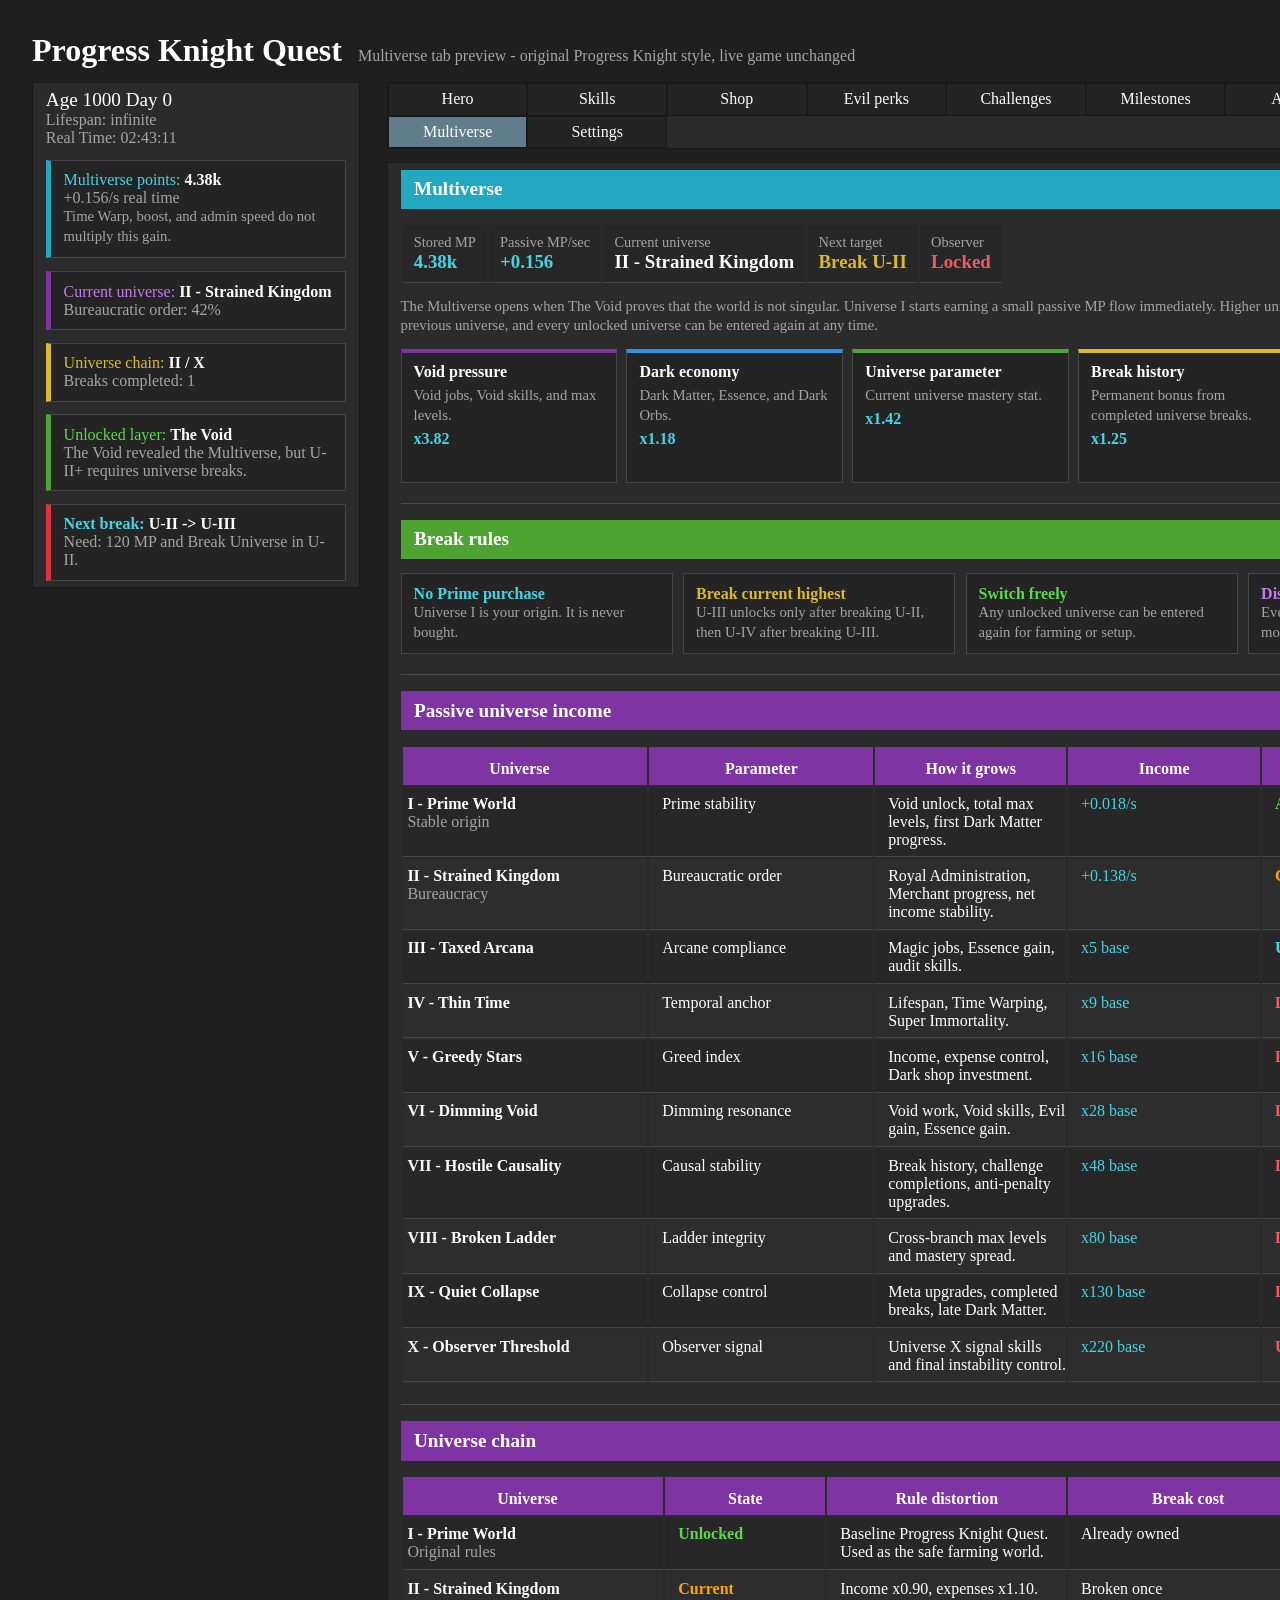
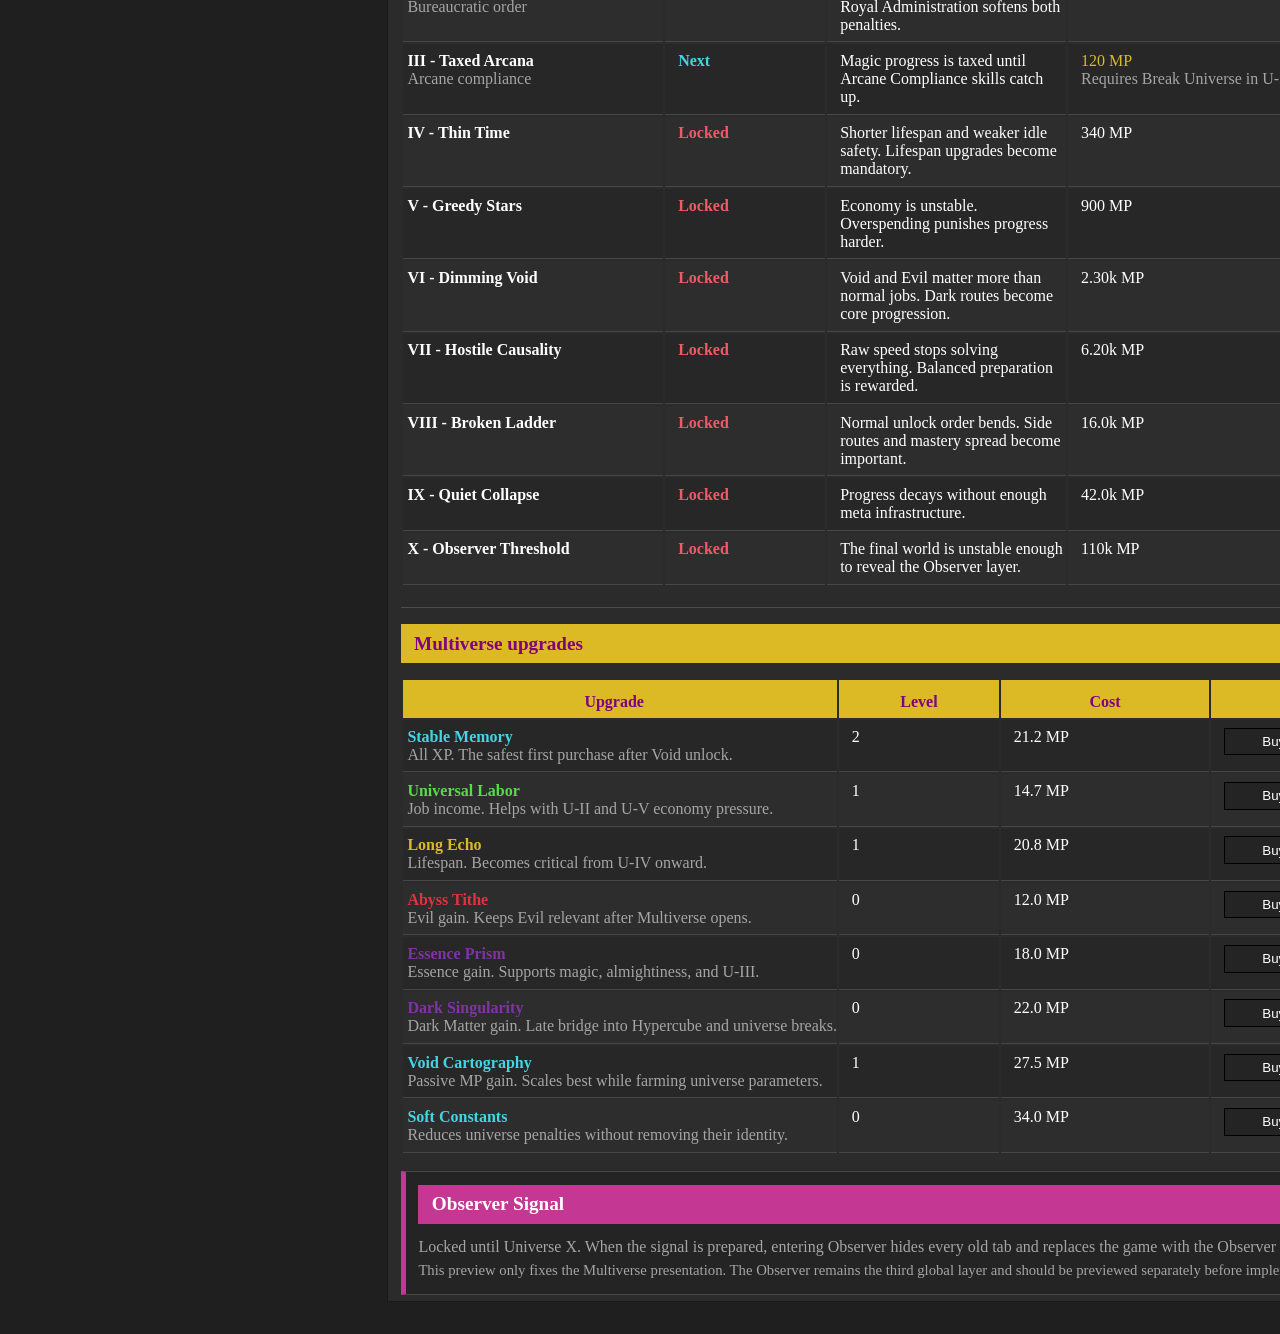
==== commit aa372c14: "Update multiverse tab preview" ====
--- a/previews/multiverse-tab-preview.html
+++ b/previews/multiverse-tab-preview.html
@@ -7,167 +7,217 @@
     <link rel="stylesheet" href="../css/styles.css">
     <style>
         :root {
-            --pk-bg: rgb(32, 32, 32);
-            --pk-panel: rgb(46, 46, 46);
-            --pk-panel-2: rgb(40, 40, 40);
-            --pk-border: rgb(73, 73, 73);
+            --pk-bg: rgb(31, 31, 31);
+            --pk-panel: rgb(43, 43, 43);
+            --pk-panel-dark: rgb(36, 36, 36);
+            --pk-row: rgb(39, 39, 39);
+            --pk-row-alt: rgb(45, 45, 45);
+            --pk-border: rgb(70, 70, 70);
             --pk-muted: rgb(165, 165, 165);
-            --mp: #18d2d9;
-            --void: #9b5cff;
-            --gold: #e5c100;
-            --good: rgb(39, 234, 17);
-            --bad: #e63946;
-            --soft-blue: #1f7895;
-            --soft-rose: #b85f78;
-            --soft-green: #3a8f55;
+            --pk-blue: rgb(46, 148, 231);
+            --pk-blue-dark: rgb(12, 101, 173);
+            --pk-cyan: rgb(34, 169, 193);
+            --pk-cyan-dark: rgb(28, 125, 145);
+            --pk-void: rgb(127, 52, 163);
+            --pk-gold: rgb(219, 186, 38);
+            --pk-green: rgb(77, 164, 48);
+            --pk-red: rgb(226, 50, 63);
+            --pk-pink: rgb(196, 55, 146);
+            --pk-orange: orange;
         }
 
         body.preview-body {
-            background:
-                linear-gradient(180deg, rgba(24, 210, 217, 0.05), transparent 260px),
-                var(--pk-bg);
+            background: var(--pk-bg);
             color: white;
             padding: 24px;
         }
 
-        .preview-shell {
-            display: flex;
-            align-items: flex-start;
-            gap: 0.8em;
-        }
-
-        .preview-sidebar {
-            width: 300px;
-            border-left: 0.3em solid var(--mp);
-        }
-
-        .preview-main {
-            min-width: 960px;
+        body.preview-body .panel {
+            background: var(--pk-panel) !important;
+            color: white !important;
+            border: 1px solid rgb(25, 25, 25);
+        }
+
+        body.preview-body .w3-button {
+            background: var(--pk-panel-dark);
+            color: white;
+            border: 1px solid rgb(25, 25, 25);
+        }
+
+        body.preview-body .w3-button:hover {
+            background: rgb(55, 55, 55) !important;
+            color: white !important;
+        }
+
+        body.preview-body .w3-button[disabled] {
+            color: rgb(125, 125, 125) !important;
+            background: rgb(35, 35, 35) !important;
+            opacity: 1;
         }
 
         .preview-title-row {
             display: flex;
             align-items: baseline;
             gap: 1em;
-        }
-
-        .preview-subtitle {
+            margin-bottom: 0.8em;
+        }
+
+        .preview-title-row h1 {
+            margin: 0;
+        }
+
+        .preview-subtitle,
+        .muted {
+            color: var(--pk-muted);
+        }
+
+        .preview-shell {
+            display: flex;
+            align-items: flex-start;
+            gap: 0.9em;
+        }
+
+        .preview-sidebar {
+            width: 300px;
+            flex: 0 0 300px;
+        }
+
+        .preview-main {
+            min-width: 1160px;
+            max-width: 1380px;
+            flex: 1 1 auto;
+        }
+
+        .tab-preview {
+            display: flex;
+            flex-wrap: wrap;
+            border-bottom: 1px solid var(--pk-border);
+            background: var(--pk-panel-dark);
+        }
+
+        .tab-preview .baritem {
+            background: var(--pk-panel-dark) !important;
+            color: white !important;
+            border-right: 1px solid var(--pk-border);
+            min-width: 88px;
+        }
+
+        .tab-preview .active-tab {
+            background: rgb(96, 125, 139) !important;
+            color: white !important;
+        }
+
+        .section-title {
+            padding: 0.45em 0.7em;
+            color: white;
+            margin-bottom: 0.75em;
+            font-weight: bold;
+        }
+
+        .section-mp { background: var(--pk-cyan); }
+        .section-universe { background: var(--pk-void); }
+        .section-upgrades { background: var(--pk-gold); color: purple; }
+        .section-rules { background: var(--pk-green); }
+        .section-observer { background: var(--pk-pink); }
+
+        .stat-box {
+            margin-top: 0.8em;
+            padding: 0.65em 0.8em;
+            background: var(--pk-panel-dark);
+            border: 1px solid var(--pk-border);
+        }
+
+        .stat-box b {
+            color: white;
+        }
+
+        .stat-box.mp { border-left: 0.35em solid var(--pk-cyan); }
+        .stat-box.void { border-left: 0.35em solid var(--pk-void); }
+        .stat-box.gold { border-left: 0.35em solid var(--pk-gold); }
+        .stat-box.good { border-left: 0.35em solid var(--pk-green); }
+        .stat-box.bad { border-left: 0.35em solid var(--pk-red); }
+
+        .summary-table td {
+            background: var(--pk-row);
+            border-bottom: 1px solid var(--pk-border) !important;
+            padding: 0.55em 0.7em !important;
+        }
+
+        .summary-label {
             color: var(--pk-muted);
             font-size: 0.9em;
         }
 
-        .stat-box {
-            margin-top: 1em;
-            padding: 0.7em 0.8em;
-            background: var(--pk-panel-2);
-            border: 1px solid var(--pk-border);
-        }
-
-        .stat-box.mp {
-            border-left: 0.35em solid var(--mp);
-        }
-
-        .stat-box.void {
-            border-left: 0.35em solid var(--void);
-        }
-
-        .stat-box.gold {
-            border-left: 0.35em solid var(--gold);
-        }
-
-        .tab-preview {
-            display: flex;
-            border-bottom: 1px solid var(--pk-border);
-        }
-
-        .tab-preview .baritem {
-            border-right: 1px solid var(--pk-border);
-        }
-
-        .tab-preview .active-tab {
-            background: linear-gradient(180deg, #2a8aa5, #1f637b) !important;
-            color: white !important;
-        }
-
-        .section-title {
-            background: linear-gradient(90deg, #168aa5, #762b91);
-            padding: 0.45em 0.7em;
-            color: white;
-            margin-bottom: 0.8em;
-        }
-
-        .universe-grid {
-            display: grid;
-            grid-template-columns: repeat(3, minmax(0, 1fr));
-            gap: 0.8em;
-            margin-top: 1em;
+        .summary-value {
+            font-size: 1.18em;
+            font-weight: bold;
+            color: white;
         }
 
         .source-grid {
             display: grid;
-            grid-template-columns: repeat(4, minmax(0, 1fr));
-            gap: 0.8em;
-            margin-top: 1em;
+            grid-template-columns: repeat(5, minmax(0, 1fr));
+            gap: 0.6em;
+            margin-top: 0.8em;
         }
 
         .source-box {
-            background: rgb(38, 38, 38);
+            background: var(--pk-panel-dark);
             border: 1px solid var(--pk-border);
-            border-left: 0.35em solid var(--mp);
-            padding: 0.7em 0.8em;
-            min-height: 86px;
-        }
-
-        .source-box.void { border-left-color: var(--void); }
-        .source-box.dark { border-left-color: #78a8ff; }
-        .source-box.hyper { border-left-color: var(--gold); }
-        .source-box.universe { border-left-color: var(--good); }
+            border-top: 0.3em solid var(--pk-cyan);
+            padding: 0.65em 0.75em;
+            min-height: 108px;
+        }
+
+        .source-box.void { border-top-color: var(--pk-void); }
+        .source-box.dark { border-top-color: var(--pk-blue); }
+        .source-box.universe { border-top-color: var(--pk-green); }
+        .source-box.breaks { border-top-color: var(--pk-gold); }
+        .source-box.observer { border-top-color: var(--pk-pink); }
 
         .source-title {
             color: white;
             font-weight: bold;
-            margin-bottom: 0.35em;
+            margin-bottom: 0.3em;
         }
 
         .source-value {
-            color: var(--mp);
+            color: rgb(68, 213, 229);
             font-weight: bold;
-        }
-
-        .altar-preview {
-            margin-top: 1em;
-            background: rgb(38, 38, 38);
-            border: 1px solid var(--pk-border);
-            border-left: 0.35em solid var(--gold);
-            padding: 0.8em;
-        }
-
-        .universe-card {
-            background: rgb(38, 38, 38);
-            border: 1px solid var(--pk-border);
-            padding: 0.8em;
-            min-height: 168px;
-        }
-
-        .universe-card.current {
-            border-color: var(--mp);
-            box-shadow: inset 0 0 0 1px rgba(24, 210, 217, 0.2);
-        }
-
-        .universe-card.unlocked {
-            border-color: var(--soft-green);
-        }
-
-        .universe-card.locked {
-            border-color: #6b3a42;
-            opacity: 0.78;
-        }
-
-        .universe-header {
-            display: flex;
-            justify-content: space-between;
-            align-items: start;
-            gap: 0.6em;
+            padding-top: 0.25em;
+        }
+
+        .chain-table,
+        .income-table,
+        .upgrade-table {
+            margin-top: 0.8em;
+        }
+
+        .chain-table th,
+        .income-table th {
+            background: var(--pk-void);
+            color: white;
+        }
+
+        .upgrade-table th {
+            background: var(--pk-gold);
+            color: purple;
+        }
+
+        .chain-table td,
+        .income-table td,
+        .upgrade-table td {
+            background: var(--pk-row);
+            border-bottom: 1px solid var(--pk-border) !important;
+            vertical-align: top !important;
+            padding-top: 0.48em !important;
+            padding-bottom: 0.48em !important;
+        }
+
+        .chain-table tr:nth-child(odd) td,
+        .income-table tr:nth-child(odd) td,
+        .upgrade-table tr:nth-child(odd) td {
+            background: var(--pk-row-alt);
         }
 
         .universe-name {
@@ -175,222 +225,447 @@
             color: white;
         }
 
-        .universe-rule {
+        .status-current { color: var(--pk-orange); font-weight: bold; }
+        .status-open { color: rgb(91, 217, 74); font-weight: bold; }
+        .status-next { color: rgb(68, 213, 229); font-weight: bold; }
+        .status-locked { color: rgb(238, 91, 101); font-weight: bold; }
+        .mp-text { color: rgb(68, 213, 229); }
+        .void-text { color: rgb(194, 124, 231); }
+        .gold-text { color: var(--pk-gold); }
+        .green-text { color: rgb(91, 217, 74); }
+
+        .mini-bar {
+            position: relative;
+            background: var(--pk-blue-dark);
+            height: 1.15em;
+            margin-top: 0.35em;
+            max-width: 210px;
+        }
+
+        .mini-fill {
+            height: 100%;
+            background: var(--pk-blue);
+        }
+
+        .mini-text {
+            position: absolute;
+            left: 0.35em;
+            top: 0;
+            font-size: 0.85em;
+            color: white;
+        }
+
+        .preview-button {
+            min-width: 100px;
+        }
+
+        .preview-button.break {
+            background: var(--pk-void) !important;
+            color: white !important;
+        }
+
+        .rules-list {
+            display: grid;
+            grid-template-columns: repeat(4, minmax(0, 1fr));
+            gap: 0.65em;
+        }
+
+        .rule-box {
+            background: var(--pk-panel-dark);
+            border: 1px solid var(--pk-border);
+            padding: 0.65em 0.75em;
+        }
+
+        .observer-stub {
+            margin-top: 1em;
+            background: var(--pk-panel-dark);
+            border: 1px solid var(--pk-border);
+            border-left: 0.35em solid var(--pk-pink);
+            padding: 0.8em;
+        }
+
+        .compact-note {
             color: var(--pk-muted);
-            margin-top: 0.45em;
-            min-height: 3.2em;
-        }
-
-        .chip {
-            display: inline-block;
-            padding: 0.12em 0.45em;
-            border: 1px solid currentColor;
-            font-size: 0.9em;
-            white-space: nowrap;
-        }
-
-        .chip-current { color: var(--mp); }
-        .chip-unlocked { color: var(--good); }
-        .chip-locked { color: var(--bad); }
-        .chip-mp { color: var(--mp); }
-        .chip-gold { color: var(--gold); }
-
-        .distortion-list {
-            color: var(--pk-muted);
-            margin-top: 0.7em;
-            line-height: 1.45;
-        }
-
-        .distortion-list b {
-            color: white;
-        }
-
-        .upgrade-table {
-            margin-top: 0.7em;
-        }
-
-        .upgrade-table tr:nth-child(even) {
-            background: rgba(255, 255, 255, 0.025);
-        }
-
-        .upgrade-name.memory { color: #66ccff; }
-        .upgrade-name.labor { color: #9cff9c; }
-        .upgrade-name.echo { color: #d2b1ff; }
-        .upgrade-name.abyss { color: #ff6b6b; }
-        .upgrade-name.prism { color: #f2d06b; }
-        .upgrade-name.cartography { color: var(--mp); }
-        .upgrade-name.constants { color: #ffb178; }
-
-        .muted {
-            color: var(--pk-muted);
+            font-size: 0.92em;
+            line-height: 1.35;
+        }
+
+        .divider {
+            border-bottom: 0.1em solid rgb(76, 76, 76);
+            padding-top: 1.25em;
+            margin-bottom: 1em;
         }
     </style>
 </head>
 <body class="dark preview-body">
     <div class="preview-title-row">
-        <h1>Progress Knight</h1>
-        <div class="preview-subtitle">Standalone Multiverse tab preview - opens from The Void, separate from Quest Metaverse</div>
+        <h1>Progress Knight Quest</h1>
+        <div class="preview-subtitle">Multiverse tab preview - original Progress Knight style, live game unchanged</div>
     </div>
 
     <div class="preview-shell">
         <div class="panel w3-padding preview-sidebar">
             <div class="text-caption">Age 1000 Day 0</div>
             <div class="muted">Lifespan: infinite</div>
+            <div class="muted">Real Time: 02:43:11</div>
 
             <div class="stat-box mp">
-                <div><span class="color-hypercubes">Multiverse points:</span> <b>42.30</b></div>
-                <div class="muted">+0.0142/s, unaffected by Time Warp</div>
+                <div><span class="mp-text">Multiverse points:</span> <b>4.38k</b></div>
+                <div class="muted">+0.156/s real time</div>
+                <div class="compact-note">Time Warp, boost, and admin speed do not multiply this gain.</div>
             </div>
 
             <div class="stat-box void">
-                <div><span style="color: var(--void);">Universe:</span> <b>I - Prime World</b></div>
-                <div class="muted">Void resonance x14.20</div>
+                <div><span class="void-text">Current universe:</span> <b>II - Strained Kingdom</b></div>
+                <div class="muted">Bureaucratic order: 42%</div>
             </div>
 
             <div class="stat-box gold">
-                <div><span style="color: var(--gold);">Next break:</span> <b>U-II</b></div>
-                <div class="muted">Sealed until Metaverse altar: Break Universe</div>
+                <div><span class="gold-text">Universe chain:</span> <b>II / X</b></div>
+                <div class="muted">Breaks completed: 1</div>
+            </div>
+
+            <div class="stat-box good">
+                <div><span class="green-text">Unlocked layer:</span> <b>The Void</b></div>
+                <div class="muted">The Void revealed the Multiverse, but U-II+ requires universe breaks.</div>
+            </div>
+
+            <div class="stat-box bad">
+                <div><span class="status-next">Next break:</span> <b>U-II -> U-III</b></div>
+                <div class="muted">Need: 120 MP and Break Universe in U-II.</div>
             </div>
         </div>
 
         <div class="preview-main">
             <div class="panel w3-margin-left tab-preview">
-                <div class="w3-button w3-bar-item baritem">Altar</div>
-                <div class="w3-button w3-bar-item baritem active-tab">Universes</div>
-                <div class="w3-button w3-bar-item baritem">Perks</div>
+                <div class="w3-button w3-bar-item baritem">Hero</div>
+                <div class="w3-button w3-bar-item baritem">Skills</div>
+                <div class="w3-button w3-bar-item baritem">Shop</div>
+                <div class="w3-button w3-bar-item baritem">Evil perks</div>
+                <div class="w3-button w3-bar-item baritem">Challenges</div>
+                <div class="w3-button w3-bar-item baritem">Milestones</div>
+                <div class="w3-button w3-bar-item baritem">Amulet</div>
+                <div class="w3-button w3-bar-item baritem">Dark Matter</div>
+                <div class="w3-button w3-bar-item baritem active-tab">Multiverse</div>
+                <div class="w3-button w3-bar-item baritem">Settings</div>
             </div>
 
             <div class="panel w3-margin-left w3-margin-top w3-padding">
-                <div class="section-title text-caption"><b>MP Sources</b></div>
-                <div class="muted">Multiverse Points grow from real-time Void progress. Time Warp, boosts, and admin speed do not multiply this income.</div>
+                <div class="section-title section-mp text-caption">Multiverse</div>
+                <table class="w3-table w3-bordered summary-table">
+                    <tr>
+                        <td>
+                            <div class="summary-label">Stored MP</div>
+                            <div class="summary-value mp-text">4.38k</div>
+                        </td>
+                        <td>
+                            <div class="summary-label">Passive MP/sec</div>
+                            <div class="summary-value mp-text">+0.156</div>
+                        </td>
+                        <td>
+                            <div class="summary-label">Current universe</div>
+                            <div class="summary-value">II - Strained Kingdom</div>
+                        </td>
+                        <td>
+                            <div class="summary-label">Next target</div>
+                            <div class="summary-value gold-text">Break U-II</div>
+                        </td>
+                        <td>
+                            <div class="summary-label">Observer</div>
+                            <div class="summary-value status-locked">Locked</div>
+                        </td>
+                    </tr>
+                </table>
+
+                <div class="compact-note" style="padding-top:0.8em;">
+                    The Multiverse opens when The Void proves that the world is not singular. Universe I starts earning a small passive MP flow immediately.
+                    Higher universes unlock only by breaking the previous universe, and every unlocked universe can be entered again at any time.
+                </div>
+
                 <div class="source-grid">
                     <div class="source-box void">
-                        <div class="source-title">Void jobs</div>
-                        <div class="muted">Corrupted, Void Slave, Abyss God...</div>
+                        <div class="source-title">Void pressure</div>
+                        <div class="compact-note">Void jobs, Void skills, and max levels.</div>
                         <div class="source-value">x3.82</div>
                     </div>
-                    <div class="source-box void">
-                        <div class="source-title">Void skills</div>
-                        <div class="muted">Void Amplification, Mind Release...</div>
-                        <div class="source-value">x2.96</div>
-                    </div>
                     <div class="source-box dark">
-                        <div class="source-title">Dark layer</div>
-                        <div class="muted">Dark Matter and late essence pressure.</div>
+                        <div class="source-title">Dark economy</div>
+                        <div class="compact-note">Dark Matter, Essence, and Dark Orbs.</div>
                         <div class="source-value">x1.18</div>
                     </div>
                     <div class="source-box universe">
-                        <div class="source-title">Universe</div>
-                        <div class="muted">Current universe passive multiplier.</div>
-                        <div class="source-value">x1.00</div>
+                        <div class="source-title">Universe parameter</div>
+                        <div class="compact-note">Current universe mastery stat.</div>
+                        <div class="source-value">x1.42</div>
+                    </div>
+                    <div class="source-box breaks">
+                        <div class="source-title">Break history</div>
+                        <div class="compact-note">Permanent bonus from completed universe breaks.</div>
+                        <div class="source-value">x1.25</div>
+                    </div>
+                    <div class="source-box observer">
+                        <div class="source-title">No time abuse</div>
+                        <div class="compact-note">MP is real-time only. Warping does not multiply it.</div>
+                        <div class="source-value">fixed clock</div>
                     </div>
                 </div>
 
-                <div class="altar-preview">
-                    <div class="text-caption"><span style="color: var(--gold);"><b>Metaverse altar preview: Break Universe</b></span></div>
-                    <div class="muted">Late Hypercube altar. Requires the native Quest Metaverse layer, costs Hypercubes, and unlocks the first real universe break in this tab.</div>
-                    <div class="muted" style="padding-top:0.35em;">Reward: Universe breaks unlocked and permanent <span class="chip chip-mp">+25% MP gain</span>.</div>
-                    <div class="muted" style="padding-top:0.35em;">Suggested condition: Dark Matter gain multiplier purchased once, Essence gain multiplier purchased once, then pay <span class="chip chip-gold">1e24 Hypercubes</span>.</div>
+                <div class="divider"></div>
+
+                <div class="section-title section-rules text-caption">Break rules</div>
+                <div class="rules-list">
+                    <div class="rule-box">
+                        <b class="mp-text">No Prime purchase</b>
+                        <div class="compact-note">Universe I is your origin. It is never bought.</div>
+                    </div>
+                    <div class="rule-box">
+                        <b class="gold-text">Break current highest</b>
+                        <div class="compact-note">U-III unlocks only after breaking U-II, then U-IV after breaking U-III.</div>
+                    </div>
+                    <div class="rule-box">
+                        <b class="green-text">Switch freely</b>
+                        <div class="compact-note">Any unlocked universe can be entered again for farming or setup.</div>
+                    </div>
+                    <div class="rule-box">
+                        <b class="void-text">Distortion grows</b>
+                        <div class="compact-note">Every universe changes one core rule more aggressively than the last.</div>
+                    </div>
                 </div>
 
-                <div style="border-bottom: 0.1em solid rgb(24, 210, 217); padding-top: 2em;"></div>
-
-                <div style="padding-top:1em"></div>
-                <div class="section-title text-caption"><b>Universes</b></div>
-                <div class="muted">Unlock each next universe by breaking the previous one. Every universe increases passive Multiverse Point gain, but distorts the base rules harder.</div>
-
-                <div class="universe-grid">
-                    <div class="universe-card current">
-                        <div class="universe-header">
-                            <div>
-                                <div class="universe-name">I - Prime World</div>
-                                <div class="muted">Stable baseline</div>
-                            </div>
-                            <span class="chip chip-current">Current</span>
-                        </div>
-                        <div class="universe-rule">The original rules remain stable. This world teaches the new MP economy.</div>
-                        <div class="distortion-list">
-                            MP <b>x1.0</b><br>
-                            XP <b>x1.00</b> / Income <b>x1.00</b><br>
-                            Expenses <b>x1.00</b>
-                        </div>
-                    </div>
-
-                    <div class="universe-card locked">
-                        <div class="universe-header">
-                            <div>
-                                <div class="universe-name">II - Strained Kingdom</div>
-                                <div class="muted">Economic pressure</div>
-                            </div>
-                            <span class="chip chip-locked">Sealed</span>
-                        </div>
-                        <div class="universe-rule">Work pays less and upkeep bites harder. Early economy choices start to matter.</div>
-                        <div class="distortion-list">
-                            MP <b>x2.5</b><br>
-                            XP <b>x0.96</b> / Income <b>x0.92</b><br>
-                            Break U-I after the final Hypercube altar.
-                        </div>
-                    </div>
-
-                    <div class="universe-card locked">
-                        <div class="universe-header">
-                            <div>
-                                <div class="universe-name">III - Taxed Arcana</div>
-                                <div class="muted">Magic tolls</div>
-                            </div>
-                            <span class="chip chip-locked">Locked</span>
-                        </div>
-                        <div class="universe-rule">Magic remains powerful, but every shortcut has a cost.</div>
-                        <div class="distortion-list">
-                            MP <b>x5.0</b><br>
-                            XP <b>x0.94</b> / Income <b>x0.88</b><br>
-                            Break U-II: <span class="chip chip-gold">120 MP</span>
-                        </div>
-                    </div>
-                </div>
-
-                <div style="border-bottom: 0.1em solid rgb(24, 210, 217); padding-top: 2em;"></div>
-
-                <div style="padding-top:1em">
-                    <div class="section-title text-caption"><b>Multiverse Upgrades</b></div>
-                    <table class="w3-table w3-bordered upgrade-table">
-                        <tr>
-                            <td><b class="upgrade-name memory">Stable Memory</b><br><span class="muted">+8% all XP per level.</span></td>
-                            <td><span class="chip chip-current">Lvl 2</span></td>
-                            <td><span class="chip chip-gold">21.2 MP</span></td>
-                            <td><button class="w3-button button">Buy</button></td>
-                        </tr>
-                        <tr>
-                            <td><b class="upgrade-name labor">Universal Labor</b><br><span class="muted">+10% job income per level.</span></td>
-                            <td><span class="chip chip-current">Lvl 1</span></td>
-                            <td><span class="chip chip-gold">14.7 MP</span></td>
-                            <td><button class="w3-button button">Buy</button></td>
-                        </tr>
-                        <tr>
-                            <td><b class="upgrade-name abyss">Abyss Tithe</b><br><span class="muted">+12% Evil gain per level.</span></td>
-                            <td><span class="chip">Lvl 0</span></td>
-                            <td><span class="chip chip-gold">12.0 MP</span></td>
-                            <td><button class="w3-button button">Buy</button></td>
-                        </tr>
-                        <tr>
-                            <td><b class="upgrade-name prism">Essence Prism</b><br><span class="muted">+10% Essence gain per level.</span></td>
-                            <td><span class="chip">Lvl 0</span></td>
-                            <td><span class="chip chip-gold">16.0 MP</span></td>
-                            <td><button class="w3-button button">Buy</button></td>
-                        </tr>
-                        <tr>
-                            <td><b class="upgrade-name cartography">Void Cartography</b><br><span class="muted">+18% Multiverse Point gain per level.</span></td>
-                            <td><span class="chip chip-current">Lvl 1</span></td>
-                            <td><span class="chip chip-gold">27.5 MP</span></td>
-                            <td><button class="w3-button button">Buy</button></td>
-                        </tr>
-                        <tr>
-                            <td><b class="upgrade-name constants">Soft Constants</b><br><span class="muted">-3% expenses per level, capped at -45%.</span></td>
-                            <td><span class="chip">Lvl 0</span></td>
-                            <td><span class="chip chip-gold">18.0 MP</span></td>
-                            <td><button class="w3-button button">Buy</button></td>
-                        </tr>
-                    </table>
+                <div class="divider"></div>
+
+                <div class="section-title section-universe text-caption">Passive universe income</div>
+                <table class="w3-table w3-bordered income-table">
+                    <tr>
+                        <th style="width: 14em;">Universe</th>
+                        <th style="width: 12em;">Parameter</th>
+                        <th>How it grows</th>
+                        <th style="width: 10em;">Income</th>
+                        <th style="width: 14em;">Status</th>
+                    </tr>
+                    <tr>
+                        <td><b>I - Prime World</b><br><span class="muted">Stable origin</span></td>
+                        <td>Prime stability</td>
+                        <td>Void unlock, total max levels, first Dark Matter progress.</td>
+                        <td><span class="mp-text">+0.018/s</span></td>
+                        <td><span class="status-open">Always active</span></td>
+                    </tr>
+                    <tr>
+                        <td><b>II - Strained Kingdom</b><br><span class="muted">Bureaucracy</span></td>
+                        <td>Bureaucratic order</td>
+                        <td>Royal Administration, Merchant progress, net income stability.</td>
+                        <td><span class="mp-text">+0.138/s</span></td>
+                        <td><span class="status-current">Current universe</span></td>
+                    </tr>
+                    <tr>
+                        <td><b>III - Taxed Arcana</b></td>
+                        <td>Arcane compliance</td>
+                        <td>Magic jobs, Essence gain, audit skills.</td>
+                        <td><span class="mp-text">x5 base</span></td>
+                        <td><span class="status-next">Unlock by breaking U-II</span></td>
+                    </tr>
+                    <tr>
+                        <td><b>IV - Thin Time</b></td>
+                        <td>Temporal anchor</td>
+                        <td>Lifespan, Time Warping, Super Immortality.</td>
+                        <td><span class="mp-text">x9 base</span></td>
+                        <td><span class="status-locked">Locked</span></td>
+                    </tr>
+                    <tr>
+                        <td><b>V - Greedy Stars</b></td>
+                        <td>Greed index</td>
+                        <td>Income, expense control, Dark shop investment.</td>
+                        <td><span class="mp-text">x16 base</span></td>
+                        <td><span class="status-locked">Locked</span></td>
+                    </tr>
+                    <tr>
+                        <td><b>VI - Dimming Void</b></td>
+                        <td>Dimming resonance</td>
+                        <td>Void work, Void skills, Evil gain, Essence gain.</td>
+                        <td><span class="mp-text">x28 base</span></td>
+                        <td><span class="status-locked">Locked</span></td>
+                    </tr>
+                    <tr>
+                        <td><b>VII - Hostile Causality</b></td>
+                        <td>Causal stability</td>
+                        <td>Break history, challenge completions, anti-penalty upgrades.</td>
+                        <td><span class="mp-text">x48 base</span></td>
+                        <td><span class="status-locked">Locked</span></td>
+                    </tr>
+                    <tr>
+                        <td><b>VIII - Broken Ladder</b></td>
+                        <td>Ladder integrity</td>
+                        <td>Cross-branch max levels and mastery spread.</td>
+                        <td><span class="mp-text">x80 base</span></td>
+                        <td><span class="status-locked">Locked</span></td>
+                    </tr>
+                    <tr>
+                        <td><b>IX - Quiet Collapse</b></td>
+                        <td>Collapse control</td>
+                        <td>Meta upgrades, completed breaks, late Dark Matter.</td>
+                        <td><span class="mp-text">x130 base</span></td>
+                        <td><span class="status-locked">Locked</span></td>
+                    </tr>
+                    <tr>
+                        <td><b>X - Observer Threshold</b></td>
+                        <td>Observer signal</td>
+                        <td>Universe X signal skills and final instability control.</td>
+                        <td><span class="mp-text">x220 base</span></td>
+                        <td><span class="status-locked">Unlocks Observer</span></td>
+                    </tr>
+                </table>
+
+                <div class="divider"></div>
+
+                <div class="section-title section-universe text-caption">Universe chain</div>
+                <table class="w3-table w3-bordered chain-table">
+                    <tr>
+                        <th style="width: 15em;">Universe</th>
+                        <th style="width: 8em;">State</th>
+                        <th>Rule distortion</th>
+                        <th style="width: 13em;">Break cost</th>
+                        <th style="width: 11em;">Action</th>
+                    </tr>
+                    <tr>
+                        <td><div class="universe-name">I - Prime World</div><div class="muted">Original rules</div></td>
+                        <td><span class="status-open">Unlocked</span></td>
+                        <td>Baseline Progress Knight Quest. Used as the safe farming world.</td>
+                        <td>Already owned</td>
+                        <td><button class="w3-button button preview-button">Enter</button></td>
+                    </tr>
+                    <tr>
+                        <td><div class="universe-name">II - Strained Kingdom</div><div class="muted">Bureaucratic order</div></td>
+                        <td><span class="status-current">Current</span></td>
+                        <td>Income x0.90, expenses x1.10. Royal Administration softens both penalties.</td>
+                        <td>Broken once</td>
+                        <td><button class="w3-button button preview-button" disabled>Current</button></td>
+                    </tr>
+                    <tr>
+                        <td><div class="universe-name">III - Taxed Arcana</div><div class="muted">Arcane compliance</div></td>
+                        <td><span class="status-next">Next</span></td>
+                        <td>Magic progress is taxed until Arcane Compliance skills catch up.</td>
+                        <td><span class="gold-text">120 MP</span><br><span class="muted">Requires Break Universe in U-II</span></td>
+                        <td><button class="w3-button button break preview-button">Break U-II</button></td>
+                    </tr>
+                    <tr>
+                        <td><div class="universe-name">IV - Thin Time</div></td>
+                        <td><span class="status-locked">Locked</span></td>
+                        <td>Shorter lifespan and weaker idle safety. Lifespan upgrades become mandatory.</td>
+                        <td>340 MP</td>
+                        <td><button class="w3-button button preview-button" disabled>Locked</button></td>
+                    </tr>
+                    <tr>
+                        <td><div class="universe-name">V - Greedy Stars</div></td>
+                        <td><span class="status-locked">Locked</span></td>
+                        <td>Economy is unstable. Overspending punishes progress harder.</td>
+                        <td>900 MP</td>
+                        <td><button class="w3-button button preview-button" disabled>Locked</button></td>
+                    </tr>
+                    <tr>
+                        <td><div class="universe-name">VI - Dimming Void</div></td>
+                        <td><span class="status-locked">Locked</span></td>
+                        <td>Void and Evil matter more than normal jobs. Dark routes become core progression.</td>
+                        <td>2.30k MP</td>
+                        <td><button class="w3-button button preview-button" disabled>Locked</button></td>
+                    </tr>
+                    <tr>
+                        <td><div class="universe-name">VII - Hostile Causality</div></td>
+                        <td><span class="status-locked">Locked</span></td>
+                        <td>Raw speed stops solving everything. Balanced preparation is rewarded.</td>
+                        <td>6.20k MP</td>
+                        <td><button class="w3-button button preview-button" disabled>Locked</button></td>
+                    </tr>
+                    <tr>
+                        <td><div class="universe-name">VIII - Broken Ladder</div></td>
+                        <td><span class="status-locked">Locked</span></td>
+                        <td>Normal unlock order bends. Side routes and mastery spread become important.</td>
+                        <td>16.0k MP</td>
+                        <td><button class="w3-button button preview-button" disabled>Locked</button></td>
+                    </tr>
+                    <tr>
+                        <td><div class="universe-name">IX - Quiet Collapse</div></td>
+                        <td><span class="status-locked">Locked</span></td>
+                        <td>Progress decays without enough meta infrastructure.</td>
+                        <td>42.0k MP</td>
+                        <td><button class="w3-button button preview-button" disabled>Locked</button></td>
+                    </tr>
+                    <tr>
+                        <td><div class="universe-name">X - Observer Threshold</div></td>
+                        <td><span class="status-locked">Locked</span></td>
+                        <td>The final world is unstable enough to reveal the Observer layer.</td>
+                        <td>110k MP</td>
+                        <td><button class="w3-button button preview-button" disabled>Locked</button></td>
+                    </tr>
+                </table>
+
+                <div class="divider"></div>
+
+                <div class="section-title section-upgrades text-caption">Multiverse upgrades</div>
+                <table class="w3-table w3-bordered upgrade-table">
+                    <tr>
+                        <th>Upgrade</th>
+                        <th style="width: 8em;">Level</th>
+                        <th style="width: 11em;">Cost</th>
+                        <th style="width: 11em;">Action</th>
+                    </tr>
+                    <tr>
+                        <td><b class="mp-text">Stable Memory</b><br><span class="muted">All XP. The safest first purchase after Void unlock.</span></td>
+                        <td>2</td>
+                        <td>21.2 MP</td>
+                        <td><button class="w3-button button preview-button">Buy</button></td>
+                    </tr>
+                    <tr>
+                        <td><b class="green-text">Universal Labor</b><br><span class="muted">Job income. Helps with U-II and U-V economy pressure.</span></td>
+                        <td>1</td>
+                        <td>14.7 MP</td>
+                        <td><button class="w3-button button preview-button">Buy</button></td>
+                    </tr>
+                    <tr>
+                        <td><b class="gold-text">Long Echo</b><br><span class="muted">Lifespan. Becomes critical from U-IV onward.</span></td>
+                        <td>1</td>
+                        <td>20.8 MP</td>
+                        <td><button class="w3-button button preview-button">Buy</button></td>
+                    </tr>
+                    <tr>
+                        <td><b style="color: var(--pk-red);">Abyss Tithe</b><br><span class="muted">Evil gain. Keeps Evil relevant after Multiverse opens.</span></td>
+                        <td>0</td>
+                        <td>12.0 MP</td>
+                        <td><button class="w3-button button preview-button">Buy</button></td>
+                    </tr>
+                    <tr>
+                        <td><b style="color: var(--pk-void);">Essence Prism</b><br><span class="muted">Essence gain. Supports magic, almightiness, and U-III.</span></td>
+                        <td>0</td>
+                        <td>18.0 MP</td>
+                        <td><button class="w3-button button preview-button">Buy</button></td>
+                    </tr>
+                    <tr>
+                        <td><b style="color: var(--pk-void);">Dark Singularity</b><br><span class="muted">Dark Matter gain. Late bridge into Hypercube and universe breaks.</span></td>
+                        <td>0</td>
+                        <td>22.0 MP</td>
+                        <td><button class="w3-button button preview-button">Buy</button></td>
+                    </tr>
+                    <tr>
+                        <td><b class="mp-text">Void Cartography</b><br><span class="muted">Passive MP gain. Scales best while farming universe parameters.</span></td>
+                        <td>1</td>
+                        <td>27.5 MP</td>
+                        <td><button class="w3-button button preview-button">Buy</button></td>
+                    </tr>
+                    <tr>
+                        <td><b class="mp-text">Soft Constants</b><br><span class="muted">Reduces universe penalties without removing their identity.</span></td>
+                        <td>0</td>
+                        <td>34.0 MP</td>
+                        <td><button class="w3-button button preview-button">Buy</button></td>
+                    </tr>
+                </table>
+
+                <div class="observer-stub">
+                    <div class="section-title section-observer text-caption">Observer Signal</div>
+                    <div class="muted">
+                        Locked until Universe X. When the signal is prepared, entering Observer hides every old tab and replaces the game with the Observer layer.
+                    </div>
+                    <div class="compact-note" style="padding-top:0.35em;">
+                        This preview only fixes the Multiverse presentation. The Observer remains the third global layer and should be previewed separately before implementation.
+                    </div>
                 </div>
             </div>
         </div>
--- a/css/styles.css
+++ b/css/styles.css
@@ -698,6 +698,7 @@
 .rb-upgrade-echo { color: #d2b1ff; }
 .rb-upgrade-abyss { color: #ff6b6b; }
 .rb-upgrade-prism { color: #f2d06b; }
+.rb-upgrade-dark { color: #b78cff; }
 .rb-upgrade-cartography { color: #18d2d9; }
 .rb-upgrade-constants { color: #ffb178; }
 
@@ -707,3 +708,169 @@
     border: 1px solid #9b5cff;
     background-color: rgb(40, 40, 40);
 }
+
+.rb-observer-page {
+    max-width: 980px;
+}
+
+.rb-observer-title {
+    display: flex;
+    justify-content: space-between;
+    gap: 1em;
+    align-items: flex-start;
+    border-bottom: 0.1em solid rgb(73, 73, 73);
+    padding-bottom: 0.8em;
+    margin-bottom: 1em;
+}
+
+.rb-observer-summary {
+    display: grid;
+    grid-template-columns: repeat(4, minmax(0, 1fr));
+    gap: 0.8em;
+    margin-bottom: 1em;
+}
+
+.rb-observer-stat {
+    background-color: rgb(38, 38, 38);
+    border: 1px solid rgb(73, 73, 73);
+    border-left: 0.35em solid #9b5cff;
+    padding: 0.75em 0.85em;
+}
+
+.rb-observer-label {
+    color: rgb(165, 165, 165);
+    font-size: 0.9em;
+}
+
+.rb-observer-value {
+    color: white;
+    font-size: 1.35em;
+    font-weight: bold;
+    padding-top: 0.15em;
+}
+
+.rb-observer-note {
+    color: rgb(165, 165, 165);
+    font-size: 0.9em;
+    margin-top: 0.25em;
+}
+
+.rb-observer-section {
+    margin-top: 1em;
+}
+
+.rb-observer-command-grid {
+    display: grid;
+    grid-template-columns: repeat(4, minmax(0, 1fr));
+    gap: 0.7em;
+}
+
+.rb-observer-command {
+    min-height: 6em;
+    text-align: left;
+    white-space: normal;
+}
+
+.rb-observer-command.active {
+    border-color: #18d2d9 !important;
+    color: white !important;
+    background-color: rgb(45, 60, 65) !important;
+}
+
+.rb-observer-command span {
+    color: rgb(165, 165, 165);
+    font-size: 0.88em;
+}
+
+.rb-observer-subject-grid {
+    display: grid;
+    grid-template-columns: repeat(3, minmax(0, 1fr));
+    gap: 0.8em;
+}
+
+.rb-observer-subject {
+    background-color: rgb(38, 38, 38);
+    border: 1px solid rgb(73, 73, 73);
+    padding: 0.85em;
+}
+
+.rb-observer-subject.trash { border-left: 0.35em solid #777; }
+.rb-observer-subject.common { border-left: 0.35em solid #c5c5c5; }
+.rb-observer-subject.skilled { border-left: 0.35em solid #3fb950; }
+.rb-observer-subject.rare { border-left: 0.35em solid #18d2d9; }
+.rb-observer-subject.epic { border-left: 0.35em solid #9b5cff; }
+.rb-observer-subject.legendary { border-left: 0.35em solid #e5c100; }
+
+.rb-observer-subject-head {
+    display: flex;
+    justify-content: space-between;
+    gap: 0.7em;
+}
+
+.rb-observer-universe {
+    color: #18d2d9;
+    border: 1px solid #18d2d9;
+    padding: 0.1em 0.45em;
+    align-self: flex-start;
+}
+
+.rb-rank.trash { color: #aaa; }
+.rb-rank.common { color: white; }
+.rb-rank.skilled { color: #3fb950; }
+.rb-rank.rare { color: #18d2d9; }
+.rb-rank.epic { color: #9b5cff; }
+.rb-rank.legendary { color: #e5c100; }
+
+.rb-observer-mini-row {
+    display: flex;
+    justify-content: space-between;
+    gap: 0.7em;
+    margin-top: 0.35em;
+}
+
+.rb-observer-mini-row span {
+    color: rgb(165, 165, 165);
+}
+
+.rb-observer-meter {
+    margin-top: 0.65em;
+    height: 0.55em;
+    border: 1px solid rgb(73, 73, 73);
+    background-color: rgb(28, 28, 28);
+}
+
+.rb-observer-meter div {
+    height: 100%;
+    background-color: #9b5cff;
+}
+
+body.rb-observer-active #tabcolumn {
+    border-color: #9b5cff;
+}
+
+body.rb-observer-active #maincolumn {
+    box-shadow: 0 0 0 1px rgba(155, 92, 255, 0.25);
+}
+
+@media (max-width: 1100px) {
+    .rb-observer-summary,
+    .rb-observer-command-grid,
+    .rb-observer-subject-grid {
+        grid-template-columns: repeat(2, minmax(0, 1fr));
+    }
+}
+
+@media (max-width: 760px) {
+    .rb-observer-title,
+    .rb-observer-summary,
+    .rb-observer-command-grid,
+    .rb-observer-subject-grid {
+        display: block;
+    }
+
+    .rb-observer-stat,
+    .rb-observer-command,
+    .rb-observer-subject {
+        margin-bottom: 0.7em;
+    }
+}
